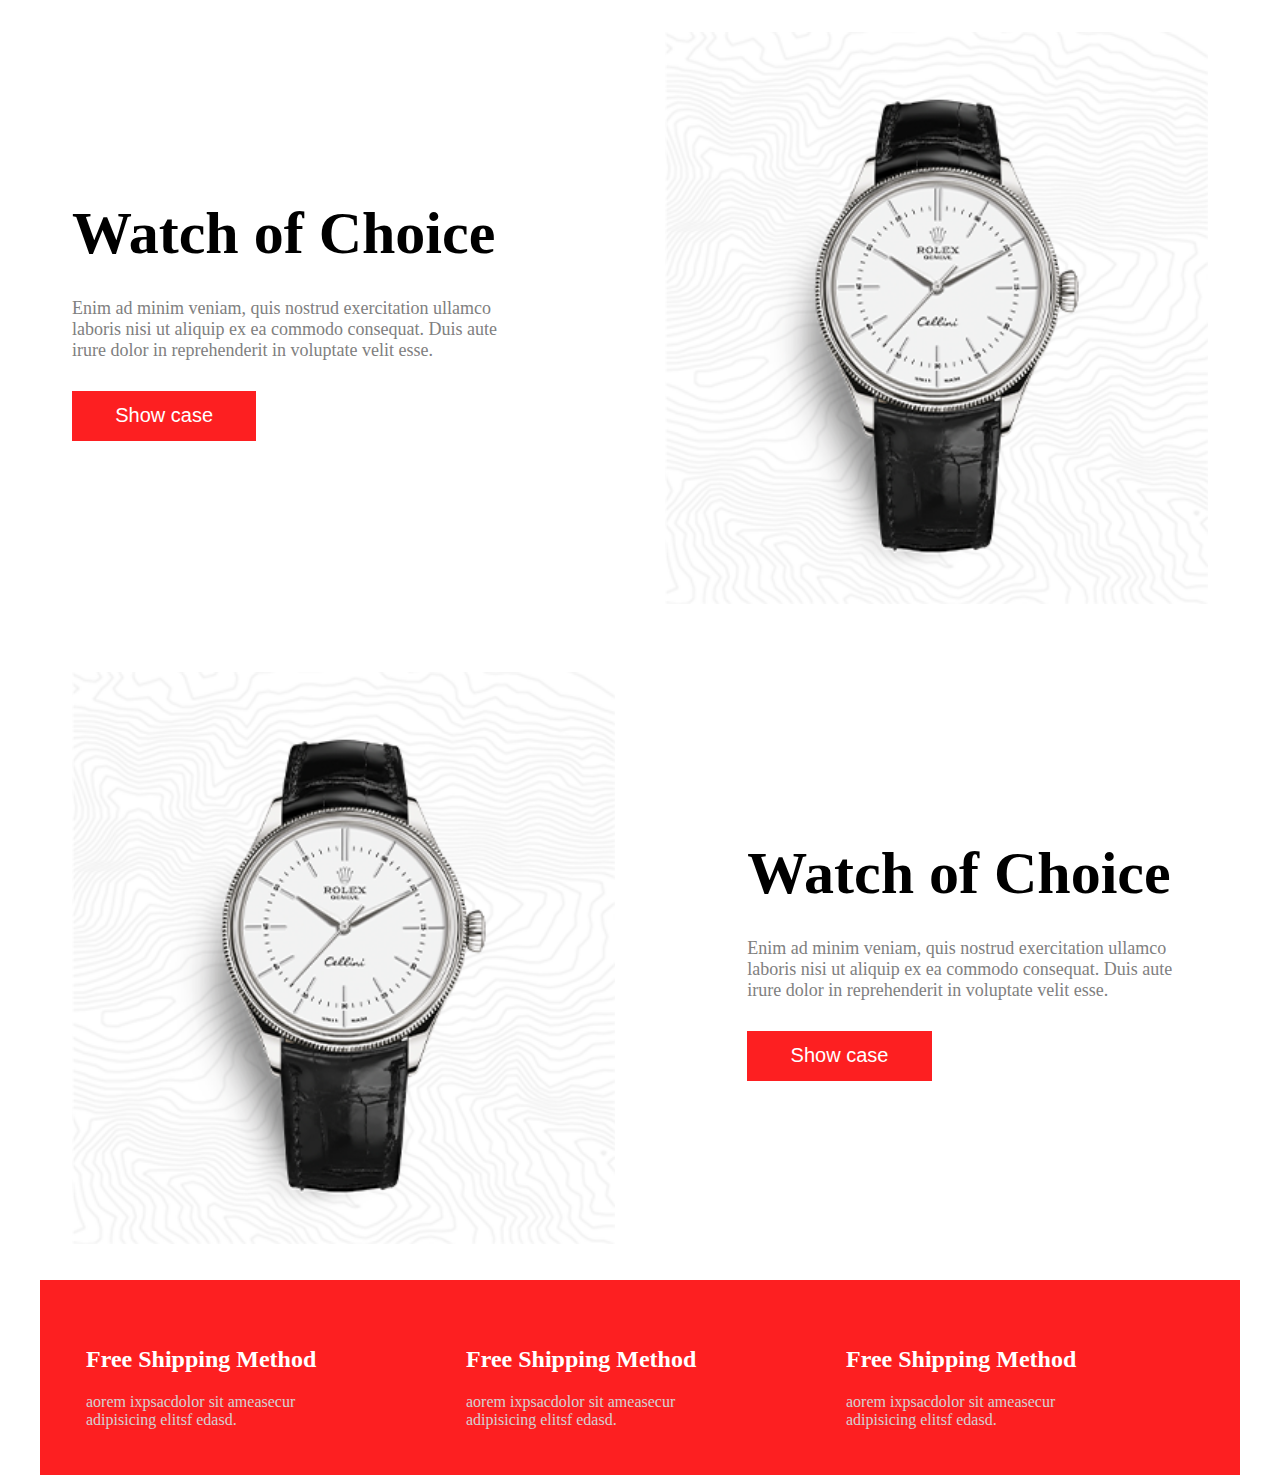
==== assets/html/header.html @ e0fe5e17 "commit" ====
<!DOCTYPE html>
<html lang="en">
<head>
    <meta charset="UTF-8">
    <meta name="viewport" content="width=device-width, initial-scale=1.0">
    <title>Document</title>
    <link rel="stylesheet" href="header.css">
    <link rel="stylesheet" href="https://cdnjs.cloudflare.com/ajax/libs/font-awesome/6.7.1/css/all.min.css" integrity="sha512-5Hs3dF2AEPkpNAR7UiOHba+lRSJNeM2ECkwxUIxC1Q/FLycGTbNapWXB4tP889k5T5Ju8fs4b1P5z/iB4nMfSQ==" crossorigin="anonymous" referrerpolicy="no-referrer" />
     <link rel="stylesheet" href="/assets/css/grid.css">
    <link rel="stylesheet" href="/assets/css/kanan.css">
</head>
<body>
    <!-- <section>
        <div class="">
           <div class="kanan-cards row">
                <div class="col-6">
                    <img src="/assets/images/gallery1.png">
                </div>
                <div class="col-6">
                    <img src="/assets/images/gallery2.png">
                    <div class="col-6">
                        <img src="/assets/images/gallery3.png">
                    </div>
                    <div class="col-6">
                        <img src="/assets/images/gallery4.png">
                    </div>
                </div>
           </div>
        </div>
    </section> -->
    <section>
        <div class="container">
            <div class=" Watch">
                <div class="col-12 ">
                    <div class=" all-class">    
                        <div class="col-6 par ">
                            <h1>Watch of Choice</h1>
                            <p>Enim ad minim veniam, quis nostrud exercitation ullamco laboris nisi ut aliquip ex ea commodo consequat. Duis aute irure dolor in reprehenderit in voluptate velit esse.</p>
                            <button>
                          <h3>Show case</h3>
                          <div class="overlay">
                          </div>
                          </button>
    
                        </div>
                        
                        <div class="col-6 w-image">
                            <img src="/assets/images/popular6.png" class="img-class">
                        </div>
                    </div>
                </div>
                <div class="col-12 all-class">
                    <div class="col-6">
                        <img src="/assets/images/popular6.png" class="img-class">
                    </div>
                    <div class="col-6 par">
                        <h1>Watch of Choice</h1>
                        <p>Enim ad minim veniam, quis nostrud exercitation ullamco laboris nisi ut aliquip ex ea commodo consequat. Duis aute irure dolor in reprehenderit in voluptate velit esse.</p>
                        <button>
                          <h3>Show case</h3>
                          <div class="overlay">
                          </div>
                        </button>

                    </div>
                </div>
            </div>
        </div>
    </section>
    <section>
        <div class="container">
            <div class="kanan-cards1 row">
                <div class="kanan-card1 col-4">
                    <i class="fa-solid fa-box"></i>
                    <h2>Free Shipping Method</h2>
                    <p>aorem ixpsacdolor sit ameasecur adipisicing elitsf edasd.</p>
                </div>
                <div class="kanan-card1 col-4">
                    <i class="fa-solid fa-lock"></i>
                    <h2>Free Shipping Method</h2>
                    <p>aorem ixpsacdolor sit ameasecur adipisicing elitsf edasd.</p>
                </div>
                <div class="kanan-card1 col-4">
                    <i class="fa-solid fa-clock-rotate-left"></i>
                    <h2>Free Shipping Method</h2>
                    <p>aorem ixpsacdolor sit ameasecur adipisicing elitsf edasd.</p>
                </div>
            </div>
        </div>
    </section>




</body>
</html>
---- assets/css/grid.css ----
/* .container {
  max-width: 1200px;
  margin: 0 auto;
} */
* {
    margin: 0;
    padding: 0;
    box-sizing: border-box;
  }
  .container {
    max-width: 1200px;
    margin: 0 auto;
  }
  
  .row {
    display: flex;
    flex-wrap: wrap;
  }
  
  .col-1 {
    width: calc(100% / 12 * 1);
    padding: 1rem;
  }
  .col-2 {
    width: calc(100% / 12 * 2);
    padding: 1rem;
  }
  .col-3 {
    width: calc(100% / 12 * 3);
    padding: 1rem;
  }
  .col-4 {
    width: calc(100% / 12 * 4);
    padding: 1rem;
  }
  .col-5 {
    width: calc(100% / 12 * 5);
    padding: 1rem;
  }
  .col-6 {
    width: calc(100% / 12 * 6);
    padding: 1rem;
  }
  .col-7 {
    width: calc(100% / 12 * 7);
    padding: 1rem;
  }
  .col-8 {
    width: calc(100% / 12 * 8);
    padding: 1rem;
  }
  .col-9 {
    width: calc(100% / 12 * 9);
    padding: 1rem;
  }
  .col-10 {
    width: calc(100% / 12 * 10);
    padding: 1rem;
  }
  .col-11 {
    width: calc(100% / 12 * 11);
    padding: 1rem;
  }
  .col-12 {
    width: calc(100% / 12 * 12);
    padding: 1rem;
  }
  
  .p-left-0 {
    padding-left: 0;
  }
  .p-right-0 {
    padding-right: 0;
  }
  
  @media only screen and (max-width: 1023px) {
    .col-md-1 {
      width: calc(100% / 12 * 1);
      padding: 1rem;
    }
    .col-md-2 {
      width: calc(100% / 12 * 2);
      padding: 1rem;
    }
    .col-md-3 {
      width: calc(100% / 12 * 3);
      padding: 1rem;
    }
    .col-md-4 {
      width: calc(100% / 12 * 4);
      padding: 1rem;
    }
    .col-md-5 {
      width: calc(100% / 12 * 5);
      padding: 1rem;
    }
    .col-md-6 {
      width: calc(100% / 12 * 6);
      padding: 1rem;
    }
    .col-md-7 {
      width: calc(100% / 12 * 7);
      padding: 1rem;
    }
    .col-md-8 {
      width: calc(100% / 12 * 8);
      padding: 1rem;
    }
    .col-md-9 {
      width: calc(100% / 12 * 9);
      padding: 1rem;
    }
    .col-md-10 {
      width: calc(100% / 12 * 10);
      padding: 1rem;
    }
    .col-md-11 {
      width: calc(100% / 12 * 11);
      padding: 1rem;
    }
    .col-md-12 {
      width: calc(100% / 12 * 12);
      padding: 1rem;
    }
  
    .p-md-left-0 {
      padding-left: 0;
    }
    .p-md-right-0 {
      padding-right: 0;
    }
  }
  @media only screen and (max-width: 767px) {
    .col-sm-1 {
      width: calc(100% / 12 * 1);
      padding: 1rem;
    }
    .col-sm-2 {
      width: calc(100% / 12 * 2);
      padding: 1rem;
    }
    .col-sm-3 {
      width: calc(100% / 12 * 3);
      padding: 1rem;
    }
    .col-sm-4 {
      width: calc(100% / 12 * 4);
      padding: 1rem;
    }
    .col-sm-5 {
      width: calc(100% / 12 * 5);
      padding: 1rem;
    }
    .col-sm-6 {
      width: calc(100% / 12 * 6);
      padding: 1rem;
    }
    .col-sm-7 {
      width: calc(100% / 12 * 7);
      padding: 1rem;
    }
    .col-sm-8 {
      width: calc(100% / 12 * 8);
      padding: 1rem;
    }
    .col-sm-9 {
      width: calc(100% / 12 * 9);
      padding: 1rem;
    }
    .col-sm-10 {
      width: calc(100% / 12 * 10);
      padding: 1rem;
    }
    .col-sm-11 {
      width: calc(100% / 12 * 11);
      padding: 1rem;
    }
    .col-sm-12 {
      width: calc(100% / 12 * 12);
      padding: 1rem;
    }
  
    .p-sm-left-0 {
      padding-left: 0;
    }
    .p-sm-right-0 {
      padding-right: 0;
    }
  }
---- assets/css/kanan.css ----
*{
    box-sizing: border-box;
}

img{
     width: 100%;
}

.kanan-img{
    display: flex;
    flex-direction: column;
    position: relative;
    gap: 10px;
}

.kanan-overlay{
    background-color: black;
    position: absolute;
    width: 100%;
    height: 100%;
    display: none;
    transition: 1s;
}

.ov-class{
    position: relative;
    
  
    
}
.ov-class:hover .kanan-overlay{
    display: block;
}

.par{
    width: 500px;
    display: flex;
    flex-direction: column;
    gap: 30px;
    
}

.par h1{
    font-size: 60px;
}
.par p{
    font-size: 18px;
    color: gray;
}
.par button{
    width: 40%;
    height: 50px;
    background-color: #fd1f21;
    border: none;
    color: white;
    display: flex;
    justify-content: center;
    align-items: center;
    cursor: pointer;
    position: relative;
}
.par h3{
    z-index: 1000;
    position: absolute;
    font-size: 20px;
    font-weight: 200;
}
.overlay{
    position: absolute;
    transition: 0.3s;
    width: 0%;
    height: 100%;
    top: 0;
    left: 0;
    background-color: #4c4c4c;
}

.par button:hover .overlay{
    width: 100%;
}


.img-class{
    width: 100%;
}

.all-class{
    display: flex;
    align-items: center;
    justify-content: center;
    gap: 100px;
    
}

.kanan-cards1{
    background-color: #fd1f21;
    padding: 30px;
}

.kanan-card1{
    display: flex;
    flex-direction: column;
    gap: 20px;
    color: white;
}

.kanan-card1 p{
    color: rgb(212, 209, 209);
    width: 250px;
}

.kanan-card1 i{
    font-size: 40px;
    color: white;
}


@media only screen and (max-width: 1023px) {
    .kanan-card1 p{
 
        width: 100px;   
    }

    
    .Watch .par{
        width: 200px;
    }
    .Watch .par h1{
        font-size: 30px;
    }
    .Watch .par p{
        font-size: 14px;
    }
    .Watch .par button h3{
        font-size: 12px;
    }

    .kanan-card1 i{
        font-size: 30px;
        color: white;
    }

    .kanan-card1 h2{
        font-size: 18px;
        color: white;
    }

    .kanan-card1 p{
        font-size: 12px;
    }


    .all-class{
        gap: 10px;
        
    }


  }
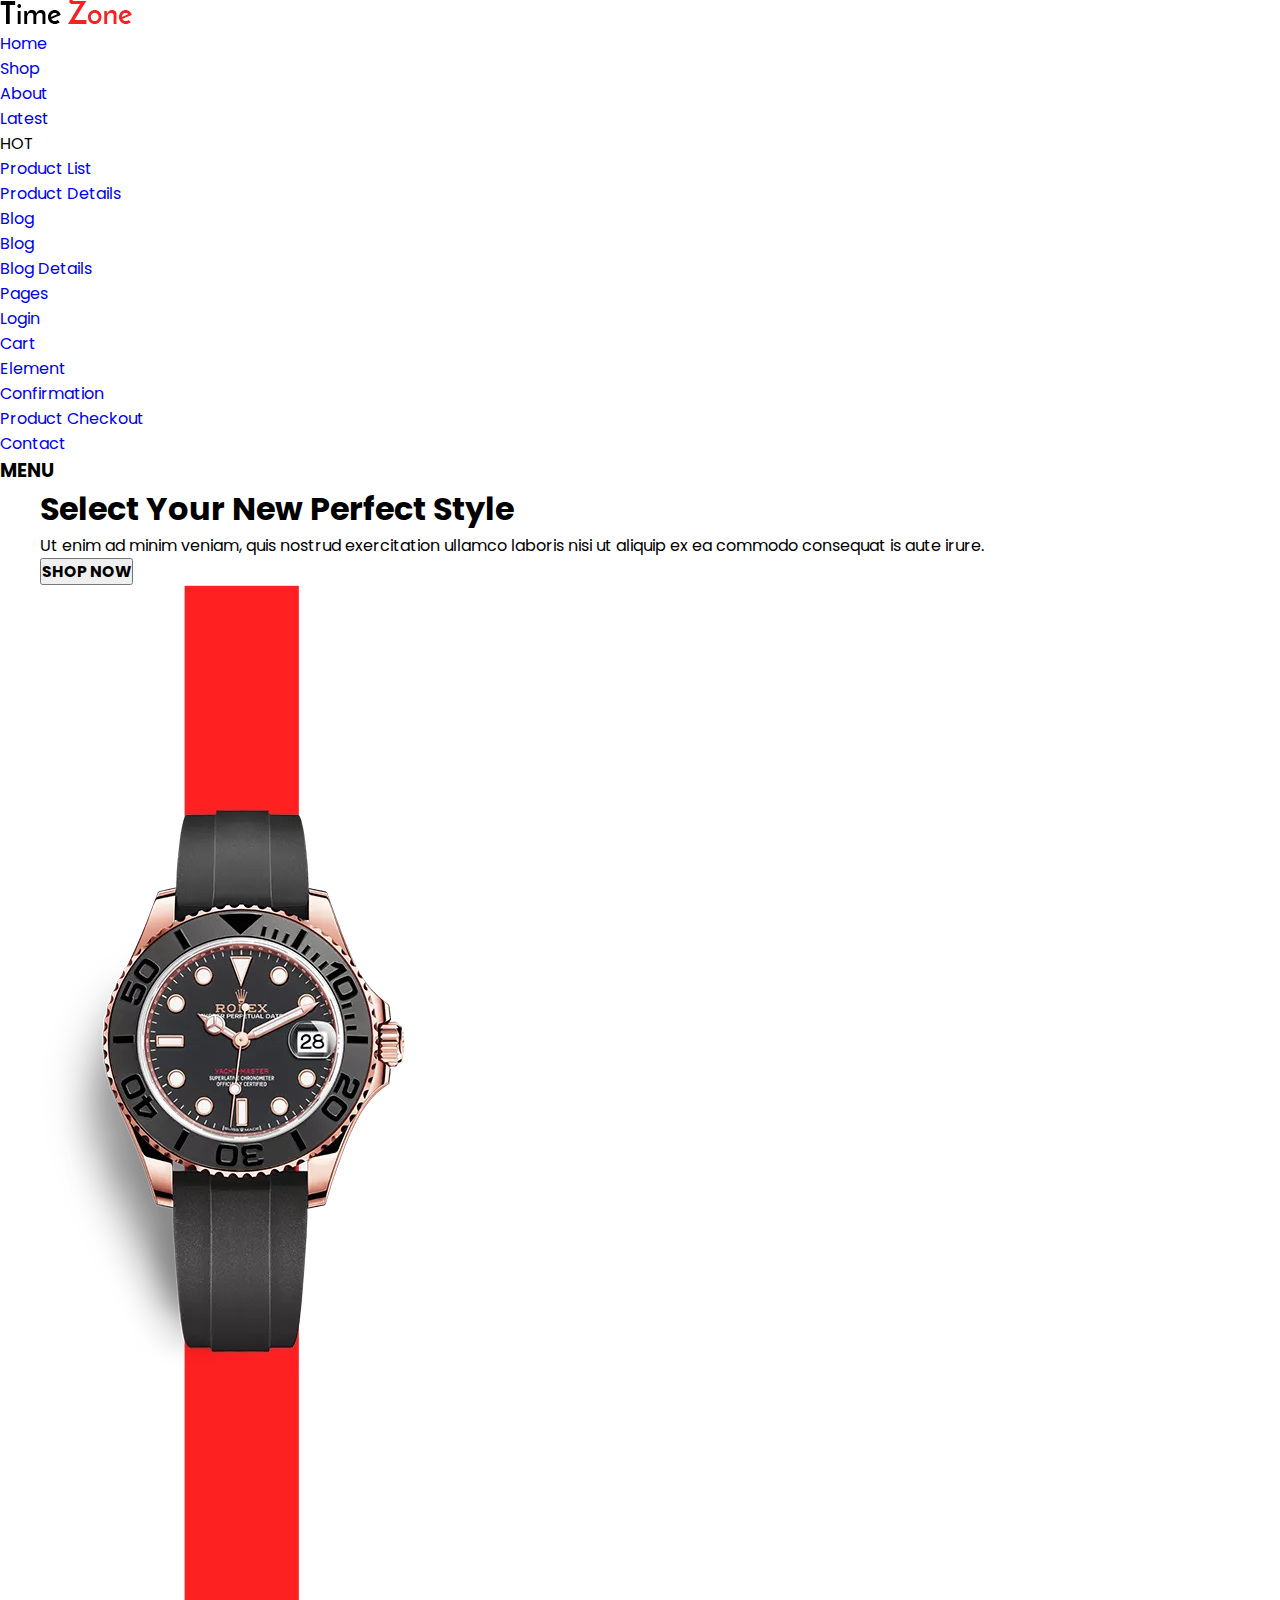
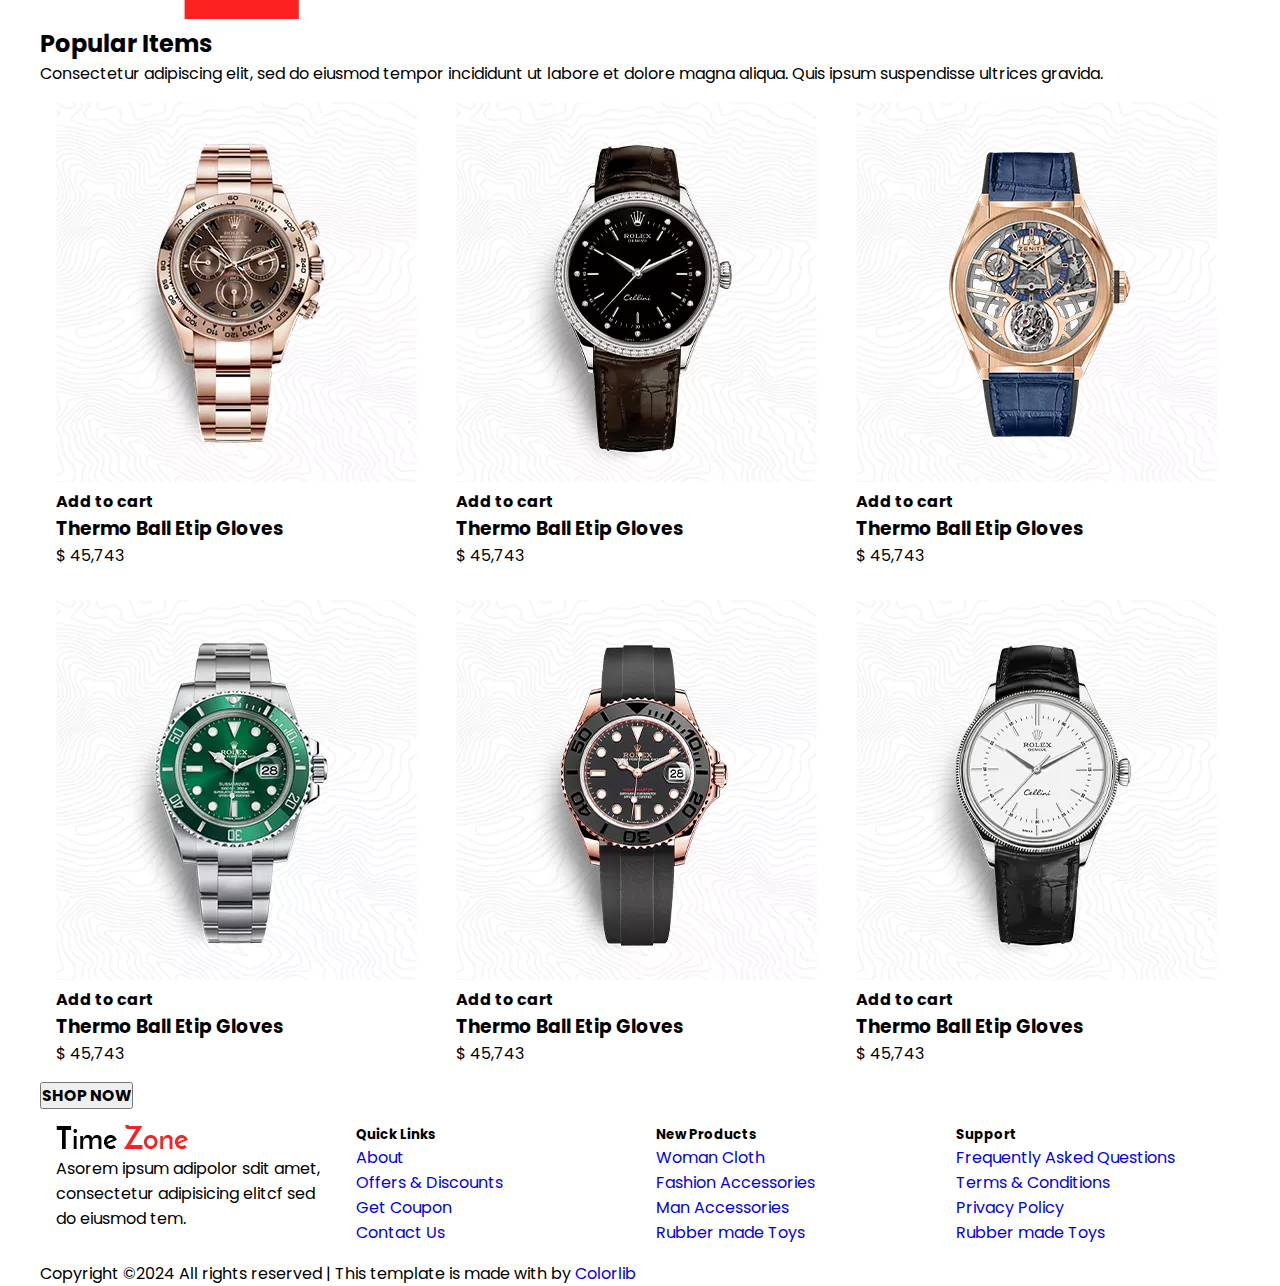
==== commit bac79699: "Merge branch 'zeyneb'" ====
--- a/assets/html/header.html
+++ b/assets/html/header.html
@@ -4,93 +4,255 @@
     <meta charset="UTF-8">
     <meta name="viewport" content="width=device-width, initial-scale=1.0">
     <title>Document</title>
-    <link rel="stylesheet" href="header.css">
-    <link rel="stylesheet" href="https://cdnjs.cloudflare.com/ajax/libs/font-awesome/6.7.1/css/all.min.css" integrity="sha512-5Hs3dF2AEPkpNAR7UiOHba+lRSJNeM2ECkwxUIxC1Q/FLycGTbNapWXB4tP889k5T5Ju8fs4b1P5z/iB4nMfSQ==" crossorigin="anonymous" referrerpolicy="no-referrer" />
-     <link rel="stylesheet" href="/assets/css/grid.css">
-    <link rel="stylesheet" href="/assets/css/kanan.css">
+    <link rel="stylesheet" href="../css/grid.css">
+    <link rel="stylesheet" href="../css/style.css">
+
 </head>
 <body>
-    <!-- <section>
-        <div class="">
-           <div class="kanan-cards row">
-                <div class="col-6">
-                    <img src="/assets/images/gallery1.png">
+
+    <nav>
+        <div class="logo">
+            <img src="../images/logo.png.webp" alt="">
+        </div>
+        
+        <ul>
+            <li><a href="#">Home</a></li>
+            <li><a href="#">Shop</a></li>
+            <li><a href="#">About</a></li>
+            <li class="latest"><a href="#">Latest</a>
+            <div class="hot">
+              <p>HOT</p>
+            </div>
+            <div class="under">
+              <i class="fa-solid fa-caret-up"></i>
+              <ul>
+                <li><a href="#">Product List</a></li>
+                <li><a href="#">Product Details</a></li>
+
+              </ul>
+            </div>
+            </li>
+            <li class="blog"><a href="#">Blog</a>
+              <div class="under">
+                <i class="fa-solid fa-caret-up"></i>
+                <ul>
+                  <li><a href="#">Blog</a></li>
+                  <li><a href="#">Blog Details</a></li>
+  
+                </ul>
+              </div></li>
+            <li class="pages"><a href="#">Pages</a>
+              <div class="under upages">
+                <i class="fa-solid fa-caret-up"></i>
+                <ul>
+                  <li><a href="#">Login</a></li>
+                  <li><a href="#">Cart</a></li>
+                  <li><a href="#">Element</a></li>
+                  <li><a href="#">Confirmation</a></li>
+                  <li><a href="#">Product Checkout</a></li>
+
+
+
+  
+                </ul>
+              </div></li>
+            <li><a href="#">Contact</a></li>
+
+            
+        </ul>
+
+        <div class="icons">
+            <i class="fa-solid fa-magnifying-glass"></i>
+            <i class="fa-regular fa-user"></i>
+            <i class="fa-solid fa-cart-shopping"></i>
+        </div>
+    </nav>
+
+    <div class="menu">
+      <div class="btn">
+        <h3>MENU <i class="fa-solid fa-bars"></i></h3>
+      </div>
+    </div>
+
+    
+    <section id="watch">
+        <div class="container row">
+            <div class="selectStyle">
+                <h1>Select Your New Perfect Style</h1>
+                <p>Ut enim ad minim veniam, quis nostrud exercitation ullamco laboris nisi ut aliquip ex ea commodo consequat is aute irure.</p>
+    
+                <button class="shopNow"><h3>SHOP NOW</h3>
+                    <div class="overRed"></div>
+                </button>
+            </div>
+    
+            <div class="watchPlace">
+                <img src="../images/watch.png.webp" alt="">
+            </div>
+        </div>
+    
+        </section>
+
+        <section id="popular">
+
+            <div class="container boxy">
+                <h2>Popular Items</h2>
+                <p>Consectetur adipiscing elit, sed do eiusmod tempor incididunt ut labore et dolore magna aliqua. Quis ipsum suspendisse ultrices gravida.</p>
+                <div class="row">
+                    <div class="col-4 col-md-6 col-sm-12">
+                        <div class="imge">
+                            <i class="fa-regular fa-heart"></i>
+                            <img src="../images/popular1.png.webp" alt="">
+                            <div class="overAdd">
+                                <h4>Add to cart</h4>
+                            </div>
+                        </div>
+                        <h3>Thermo Ball Etip Gloves</h3>
+                        <span>$ 45,743</span>
+
+                        
+                    </div>
+                    <div class="col-4 col-md-6 col-sm-12">
+                        <div class="imge">
+                            <i class="fa-regular fa-heart"></i>
+                            <img src="../images/popular2.png.webp" alt="">
+                            <div class="overAdd">
+                                <h4>Add to cart</h4>
+                            </div>
+                        </div>
+                        <h3>Thermo Ball Etip Gloves</h3>
+                        <span>$ 45,743</span>
+
+                        
+                    </div>
+                    <div class="col-4 col-md-6 col-sm-12">
+                        <div class="imge">
+                            <i class="fa-regular fa-heart"></i>
+                            <img src="../images/popular3.png.webp" alt="">
+                            <div class="overAdd">
+                                <h4>Add to cart</h4>
+                            </div>
+                        </div>
+                        <h3>Thermo Ball Etip Gloves</h3>
+                        <span>$ 45,743</span>
+
+                        
+                    </div>
+                    <div class="col-4 col-md-6 col-sm-12">
+                        <div class="imge">
+                            <i class="fa-regular fa-heart"></i>
+                            <img src="../images/popular4.png.webp" alt="">
+                            <div class="overAdd">
+                                <h4>Add to cart</h4>
+                            </div>
+                        </div>
+                        <h3>Thermo Ball Etip Gloves</h3>
+                        <span>$ 45,743</span>
+
+                        
+                    </div>
+                    <div class="col-4 col-md-6 col-sm-12">
+                        <div class="imge">
+                            <i class="fa-regular fa-heart"></i>
+                            <img src="../images/popular5.png.webp" alt="">
+                            <div class="overAdd">
+                                <h4>Add to cart</h4>
+                            </div>
+                        </div>
+                        <h3>Thermo Ball Etip Gloves</h3>
+                        <span>$ 45,743</span>
+
+                        
+                    </div>
+                    <div class="col-4 col-md-6 col-sm-12">
+                        <div class="imge">
+                            <i class="fa-regular fa-heart"></i>
+                            <img src="../images/popular6.png.webp" alt="">
+                            <div class="overAdd">
+                                <h4>Add to cart</h4>
+                            </div>
+                        </div>
+                        <h3>Thermo Ball Etip Gloves</h3>
+                        <span>$ 45,743</span>
+
+                        
+                    </div>
                 </div>
-                <div class="col-6">
-                    <img src="/assets/images/gallery2.png">
-                    <div class="col-6">
-                        <img src="/assets/images/gallery3.png">
-                    </div>
-                    <div class="col-6">
-                        <img src="/assets/images/gallery4.png">
-                    </div>
+
+                <button class="shopNow red"><h3>SHOP NOW</h3>
+                    <div class="overRed redy"></div>
+                </button>
+
+            </div>
+
+        </section>
+
+        <footer>
+            <div class="container">
+                <div class="row">
+                    <div class="col-3 col-sm-12">
+                        <div class="imagem">
+                            <img src="../images/logo.png.webp" alt="">
+                        </div>
+                        <p>Asorem ipsum adipolor sdit amet, consectetur adipisicing elitcf sed do eiusmod tem.</p>
+                    </div>
+                    <div class="col-3 col-sm-12">
+                        <h5>Quick Links</h5>
+                        <ul>
+                            <li><a href="#">About</a></li>
+                            <li><a href="#">Offers & Discounts</a></li>
+                            <li><a href="#">Get Coupon</a></li>
+                            <li><a href="#">Contact Us</a></li>
+
+                        </ul>
+
+                    </div>
+                    <div class="col-3 col-sm-12">
+                        <h5>New Products</h5>
+                        <ul>
+                            <li><a href="#">Woman Cloth</a></li>
+                            <li><a href="#">Fashion Accessories</a></li>
+                            <li><a href="#">Man Accessories</a></li>
+                            <li><a href="#">Rubber made Toys</a></li>
+
+                        </ul>
+
+                    </div>
+                    <div class="col-3 col-sm-12">
+                        <h5>Support</h5>
+                        <ul>
+                            <li><a href="#">Frequently Asked Questions
+                            </a></li>
+                            <li><a href="#">Terms & Conditions</a></li>
+                            <li><a href="#">Privacy Policy</a></li>
+                            <li><a href="#">Rubber made Toys</a></li>
+
+                        </ul>
+                    </div>
+
                 </div>
-           </div>
-        </div>
-    </section> -->
-    <section>
-        <div class="container">
-            <div class=" Watch">
-                <div class="col-12 ">
-                    <div class=" all-class">    
-                        <div class="col-6 par ">
-                            <h1>Watch of Choice</h1>
-                            <p>Enim ad minim veniam, quis nostrud exercitation ullamco laboris nisi ut aliquip ex ea commodo consequat. Duis aute irure dolor in reprehenderit in voluptate velit esse.</p>
-                            <button>
-                          <h3>Show case</h3>
-                          <div class="overlay">
-                          </div>
-                          </button>
-    
-                        </div>
-                        
-                        <div class="col-6 w-image">
-                            <img src="/assets/images/popular6.png" class="img-class">
-                        </div>
-                    </div>
+                <div class="row">
+                   
+                        <p>Copyright ©2024 All rights reserved | This template is made with <span> <i class="fa fa-heart"></i></span>by <a href="#">Colorlib</a></p>
+
+                   
+
+                    
+                        <div class="socials">
+                            <i class="fa-brands fa-twitter"></i>
+                            <i class="fa-brands fa-facebook-f"></i>
+                            <i class="fa-brands fa-behance"></i>
+                            <i class="fa-solid fa-globe"></i>
+                        </div>
+                    
                 </div>
-                <div class="col-12 all-class">
-                    <div class="col-6">
-                        <img src="/assets/images/popular6.png" class="img-class">
-                    </div>
-                    <div class="col-6 par">
-                        <h1>Watch of Choice</h1>
-                        <p>Enim ad minim veniam, quis nostrud exercitation ullamco laboris nisi ut aliquip ex ea commodo consequat. Duis aute irure dolor in reprehenderit in voluptate velit esse.</p>
-                        <button>
-                          <h3>Show case</h3>
-                          <div class="overlay">
-                          </div>
-                        </button>
-
-                    </div>
-                </div>
-            </div>
-        </div>
-    </section>
-    <section>
-        <div class="container">
-            <div class="kanan-cards1 row">
-                <div class="kanan-card1 col-4">
-                    <i class="fa-solid fa-box"></i>
-                    <h2>Free Shipping Method</h2>
-                    <p>aorem ixpsacdolor sit ameasecur adipisicing elitsf edasd.</p>
-                </div>
-                <div class="kanan-card1 col-4">
-                    <i class="fa-solid fa-lock"></i>
-                    <h2>Free Shipping Method</h2>
-                    <p>aorem ixpsacdolor sit ameasecur adipisicing elitsf edasd.</p>
-                </div>
-                <div class="kanan-card1 col-4">
-                    <i class="fa-solid fa-clock-rotate-left"></i>
-                    <h2>Free Shipping Method</h2>
-                    <p>aorem ixpsacdolor sit ameasecur adipisicing elitsf edasd.</p>
-                </div>
-            </div>
-        </div>
-    </section>
-
-
-
-
+            </div>
+        </footer>
+
+
+
+
+  
+    <script src="../js/header.js"></script>
 </body>
 </html>--- a/assets/css/grid.css
+++ b/assets/css/grid.css
@@ -186,4 +186,194 @@
     .p-sm-right-0 {
       padding-right: 0;
     }
+  }
+/* .container {
+  max-width: 1200px;
+  margin: 0 auto;
+} */
+* {
+    margin: 0;
+    padding: 0;
+    box-sizing: border-box;
+  }
+  .container {
+    max-width: 1200px;
+    margin: 0 auto;
+    
+  }
+  
+  .row {
+    display: flex;
+    flex-wrap: wrap;
+  }
+  
+  .col-1 {
+    width: calc(100% / 12 * 1);
+    padding: 1rem;
+  }
+  .col-2 {
+    width: calc(100% / 12 * 2);
+    padding: 1rem;
+  }
+  .col-3 {
+    width: calc(100% / 12 * 3);
+    padding: 1rem;
+  }
+  .col-4 {
+    width: calc(100% / 12 * 4);
+    padding: 1rem;
+  }
+  .col-5 {
+    width: calc(100% / 12 * 5);
+    padding: 1rem;
+  }
+  .col-6 {
+    width: calc(100% / 12 * 6);
+    padding: 1rem;
+  }
+  .col-7 {
+    width: calc(100% / 12 * 7);
+    padding: 1rem;
+  }
+  .col-8 {
+    width: calc(100% / 12 * 8);
+    padding: 1rem;
+  }
+  .col-9 {
+    width: calc(100% / 12 * 9);
+    padding: 1rem;
+  }
+  .col-10 {
+    width: calc(100% / 12 * 10);
+    padding: 1rem;
+  }
+  .col-11 {
+    width: calc(100% / 12 * 11);
+    padding: 1rem;
+  }
+  .col-12 {
+    width: calc(100% / 12 * 12);
+    padding: 1rem;
+  }
+  
+  .p-left-0 {
+    padding-left: 0;
+  }
+  .p-right-0 {
+    padding-right: 0;
+  }
+  
+  @media only screen and (max-width: 1023px) {
+    .col-md-1 {
+      width: calc(100% / 12 * 1);
+      padding: 1rem;
+    }
+    .col-md-2 {
+      width: calc(100% / 12 * 2);
+      padding: 1rem;
+    }
+    .col-md-3 {
+      width: calc(100% / 12 * 3);
+      padding: 1rem;
+    }
+    .col-md-4 {
+      width: calc(100% / 12 * 4);
+      padding: 1rem;
+    }
+    .col-md-5 {
+      width: calc(100% / 12 * 5);
+      padding: 1rem;
+    }
+    .col-md-6 {
+      width: calc(100% / 12 * 6);
+      padding: 1rem;
+    }
+    .col-md-7 {
+      width: calc(100% / 12 * 7);
+      padding: 1rem;
+    }
+    .col-md-8 {
+      width: calc(100% / 12 * 8);
+      padding: 1rem;
+    }
+    .col-md-9 {
+      width: calc(100% / 12 * 9);
+      padding: 1rem;
+    }
+    .col-md-10 {
+      width: calc(100% / 12 * 10);
+      padding: 1rem;
+    }
+    .col-md-11 {
+      width: calc(100% / 12 * 11);
+      padding: 1rem;
+    }
+    .col-md-12 {
+      width: calc(100% / 12 * 12);
+      padding: 1rem;
+    }
+  
+    .p-md-left-0 {
+      padding-left: 0;
+    }
+    .p-md-right-0 {
+      padding-right: 0;
+    }
+  }
+  @media only screen and (max-width: 767px) {
+    .col-sm-1 {
+      width: calc(100% / 12 * 1);
+      padding: 1rem;
+    }
+    .col-sm-2 {
+      width: calc(100% / 12 * 2);
+      padding: 1rem;
+    }
+    .col-sm-3 {
+      width: calc(100% / 12 * 3);
+      padding: 1rem;
+    }
+    .col-sm-4 {
+      width: calc(100% / 12 * 4);
+      padding: 1rem;
+    }
+    .col-sm-5 {
+      width: calc(100% / 12 * 5);
+      padding: 1rem;
+    }
+    .col-sm-6 {
+      width: calc(100% / 12 * 6);
+      padding: 1rem;
+    }
+    .col-sm-7 {
+      width: calc(100% / 12 * 7);
+      padding: 1rem;
+    }
+    .col-sm-8 {
+      width: calc(100% / 12 * 8);
+      padding: 1rem;
+    }
+    .col-sm-9 {
+      width: calc(100% / 12 * 9);
+      padding: 1rem;
+    }
+    .col-sm-10 {
+      width: calc(100% / 12 * 10);
+      padding: 1rem;
+    }
+    .col-sm-11 {
+      width: calc(100% / 12 * 11);
+      padding: 1rem;
+    }
+    .col-sm-12 {
+      width: calc(100% / 12 * 12);
+      padding: 1rem;
+    }
+  
+    .p-sm-left-0 {
+      padding-left: 0;
+    }
+    .p-sm-right-0 {
+      padding-right: 0;
+    }
   }--- a/assets/css/style.css
+++ b/assets/css/style.css
@@ -0,0 +1,11 @@
+@import url("https://fonts.googleapis.com/css2?family=Poppins:wght@300;400;500;600;700;800;900&display=swap");
+
+*{
+    margin: 0;
+    padding: 0;
+    box-sizing: border-box;
+    font-family: "Poppins", sans-serif;
+    text-decoration: none;
+    list-style: none;
+}
+
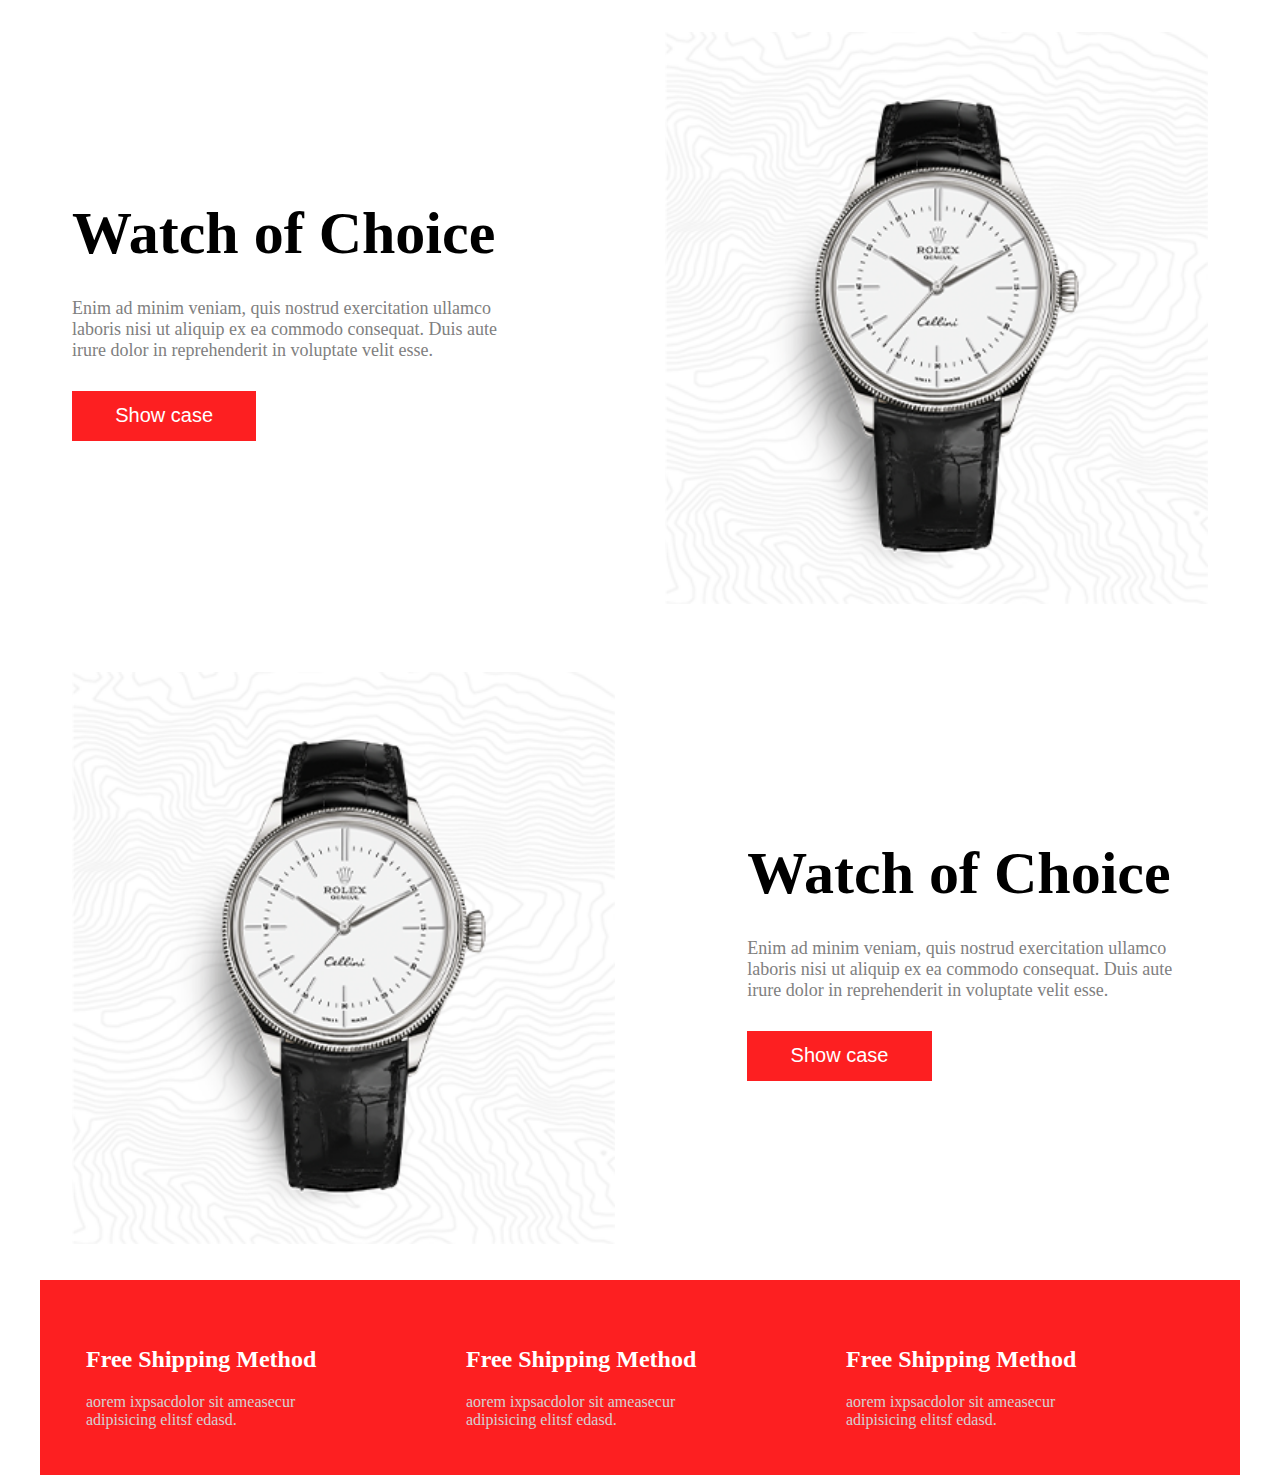
==== commit f6c36f33: "commit" ====
--- a/assets/html/header.html
+++ b/assets/html/header.html
@@ -4,255 +4,75 @@
     <meta charset="UTF-8">
     <meta name="viewport" content="width=device-width, initial-scale=1.0">
     <title>Document</title>
-    <link rel="stylesheet" href="../css/grid.css">
-    <link rel="stylesheet" href="../css/style.css">
-
+    <link rel="stylesheet" href="header.css">
+    <link rel="stylesheet" href="https://cdnjs.cloudflare.com/ajax/libs/font-awesome/6.7.1/css/all.min.css" integrity="sha512-5Hs3dF2AEPkpNAR7UiOHba+lRSJNeM2ECkwxUIxC1Q/FLycGTbNapWXB4tP889k5T5Ju8fs4b1P5z/iB4nMfSQ==" crossorigin="anonymous" referrerpolicy="no-referrer" />
+     <link rel="stylesheet" href="/assets/css/grid.css">
+    <link rel="stylesheet" href="/assets/css/kanan.css">
 </head>
 <body>
+    <section>
+        <div class="container">
+            <div class=" Watch">
+                <div class="col-12 ">
+                    <div class=" all-class">    
+                        <div class="col-6 par ">
+                            <h1>Watch of Choice</h1>
+                            <p>Enim ad minim veniam, quis nostrud exercitation ullamco laboris nisi ut aliquip ex ea commodo consequat. Duis aute irure dolor in reprehenderit in voluptate velit esse.</p>
+                            <button>
+                          <h3>Show case</h3>
+                          <div class="overlay">
+                          </div>
+                          </button>
+    
+                        </div>
+                        
+                        <div class="col-6 w-image">
+                            <img src="/assets/images/popular6.png" class="img-class">
+                        </div>
+                    </div>
+                </div>
+                <div class="col-12 all-class">
+                    <div class="col-6">
+                        <img src="/assets/images/popular6.png" class="img-class">
+                    </div>
+                    <div class="col-6 par">
+                        <h1>Watch of Choice</h1>
+                        <p>Enim ad minim veniam, quis nostrud exercitation ullamco laboris nisi ut aliquip ex ea commodo consequat. Duis aute irure dolor in reprehenderit in voluptate velit esse.</p>
+                        <button>
+                          <h3>Show case</h3>
+                          <div class="overlay">
+                          </div>
+                        </button>
 
-    <nav>
-        <div class="logo">
-            <img src="../images/logo.png.webp" alt="">
-        </div>
-        
-        <ul>
-            <li><a href="#">Home</a></li>
-            <li><a href="#">Shop</a></li>
-            <li><a href="#">About</a></li>
-            <li class="latest"><a href="#">Latest</a>
-            <div class="hot">
-              <p>HOT</p>
-            </div>
-            <div class="under">
-              <i class="fa-solid fa-caret-up"></i>
-              <ul>
-                <li><a href="#">Product List</a></li>
-                <li><a href="#">Product Details</a></li>
-
-              </ul>
-            </div>
-            </li>
-            <li class="blog"><a href="#">Blog</a>
-              <div class="under">
-                <i class="fa-solid fa-caret-up"></i>
-                <ul>
-                  <li><a href="#">Blog</a></li>
-                  <li><a href="#">Blog Details</a></li>
-  
-                </ul>
-              </div></li>
-            <li class="pages"><a href="#">Pages</a>
-              <div class="under upages">
-                <i class="fa-solid fa-caret-up"></i>
-                <ul>
-                  <li><a href="#">Login</a></li>
-                  <li><a href="#">Cart</a></li>
-                  <li><a href="#">Element</a></li>
-                  <li><a href="#">Confirmation</a></li>
-                  <li><a href="#">Product Checkout</a></li>
-
-
-
-  
-                </ul>
-              </div></li>
-            <li><a href="#">Contact</a></li>
-
-            
-        </ul>
-
-        <div class="icons">
-            <i class="fa-solid fa-magnifying-glass"></i>
-            <i class="fa-regular fa-user"></i>
-            <i class="fa-solid fa-cart-shopping"></i>
-        </div>
-    </nav>
-
-    <div class="menu">
-      <div class="btn">
-        <h3>MENU <i class="fa-solid fa-bars"></i></h3>
-      </div>
-    </div>
-
-    
-    <section id="watch">
-        <div class="container row">
-            <div class="selectStyle">
-                <h1>Select Your New Perfect Style</h1>
-                <p>Ut enim ad minim veniam, quis nostrud exercitation ullamco laboris nisi ut aliquip ex ea commodo consequat is aute irure.</p>
-    
-                <button class="shopNow"><h3>SHOP NOW</h3>
-                    <div class="overRed"></div>
-                </button>
-            </div>
-    
-            <div class="watchPlace">
-                <img src="../images/watch.png.webp" alt="">
+                    </div>
+                </div>
             </div>
         </div>
-    
-        </section>
-
-        <section id="popular">
-
-            <div class="container boxy">
-                <h2>Popular Items</h2>
-                <p>Consectetur adipiscing elit, sed do eiusmod tempor incididunt ut labore et dolore magna aliqua. Quis ipsum suspendisse ultrices gravida.</p>
-                <div class="row">
-                    <div class="col-4 col-md-6 col-sm-12">
-                        <div class="imge">
-                            <i class="fa-regular fa-heart"></i>
-                            <img src="../images/popular1.png.webp" alt="">
-                            <div class="overAdd">
-                                <h4>Add to cart</h4>
-                            </div>
-                        </div>
-                        <h3>Thermo Ball Etip Gloves</h3>
-                        <span>$ 45,743</span>
-
-                        
-                    </div>
-                    <div class="col-4 col-md-6 col-sm-12">
-                        <div class="imge">
-                            <i class="fa-regular fa-heart"></i>
-                            <img src="../images/popular2.png.webp" alt="">
-                            <div class="overAdd">
-                                <h4>Add to cart</h4>
-                            </div>
-                        </div>
-                        <h3>Thermo Ball Etip Gloves</h3>
-                        <span>$ 45,743</span>
-
-                        
-                    </div>
-                    <div class="col-4 col-md-6 col-sm-12">
-                        <div class="imge">
-                            <i class="fa-regular fa-heart"></i>
-                            <img src="../images/popular3.png.webp" alt="">
-                            <div class="overAdd">
-                                <h4>Add to cart</h4>
-                            </div>
-                        </div>
-                        <h3>Thermo Ball Etip Gloves</h3>
-                        <span>$ 45,743</span>
-
-                        
-                    </div>
-                    <div class="col-4 col-md-6 col-sm-12">
-                        <div class="imge">
-                            <i class="fa-regular fa-heart"></i>
-                            <img src="../images/popular4.png.webp" alt="">
-                            <div class="overAdd">
-                                <h4>Add to cart</h4>
-                            </div>
-                        </div>
-                        <h3>Thermo Ball Etip Gloves</h3>
-                        <span>$ 45,743</span>
-
-                        
-                    </div>
-                    <div class="col-4 col-md-6 col-sm-12">
-                        <div class="imge">
-                            <i class="fa-regular fa-heart"></i>
-                            <img src="../images/popular5.png.webp" alt="">
-                            <div class="overAdd">
-                                <h4>Add to cart</h4>
-                            </div>
-                        </div>
-                        <h3>Thermo Ball Etip Gloves</h3>
-                        <span>$ 45,743</span>
-
-                        
-                    </div>
-                    <div class="col-4 col-md-6 col-sm-12">
-                        <div class="imge">
-                            <i class="fa-regular fa-heart"></i>
-                            <img src="../images/popular6.png.webp" alt="">
-                            <div class="overAdd">
-                                <h4>Add to cart</h4>
-                            </div>
-                        </div>
-                        <h3>Thermo Ball Etip Gloves</h3>
-                        <span>$ 45,743</span>
-
-                        
-                    </div>
+    </section>
+    <section>
+        <div class="container">
+            <div class="kanan-cards1 row">
+                <div class="kanan-card1 col-4">
+                    <i class="fa-solid fa-box"></i>
+                    <h2>Free Shipping Method</h2>
+                    <p>aorem ixpsacdolor sit ameasecur adipisicing elitsf edasd.</p>
                 </div>
-
-                <button class="shopNow red"><h3>SHOP NOW</h3>
-                    <div class="overRed redy"></div>
-                </button>
-
-            </div>
-
-        </section>
-
-        <footer>
-            <div class="container">
-                <div class="row">
-                    <div class="col-3 col-sm-12">
-                        <div class="imagem">
-                            <img src="../images/logo.png.webp" alt="">
-                        </div>
-                        <p>Asorem ipsum adipolor sdit amet, consectetur adipisicing elitcf sed do eiusmod tem.</p>
-                    </div>
-                    <div class="col-3 col-sm-12">
-                        <h5>Quick Links</h5>
-                        <ul>
-                            <li><a href="#">About</a></li>
-                            <li><a href="#">Offers & Discounts</a></li>
-                            <li><a href="#">Get Coupon</a></li>
-                            <li><a href="#">Contact Us</a></li>
-
-                        </ul>
-
-                    </div>
-                    <div class="col-3 col-sm-12">
-                        <h5>New Products</h5>
-                        <ul>
-                            <li><a href="#">Woman Cloth</a></li>
-                            <li><a href="#">Fashion Accessories</a></li>
-                            <li><a href="#">Man Accessories</a></li>
-                            <li><a href="#">Rubber made Toys</a></li>
-
-                        </ul>
-
-                    </div>
-                    <div class="col-3 col-sm-12">
-                        <h5>Support</h5>
-                        <ul>
-                            <li><a href="#">Frequently Asked Questions
-                            </a></li>
-                            <li><a href="#">Terms & Conditions</a></li>
-                            <li><a href="#">Privacy Policy</a></li>
-                            <li><a href="#">Rubber made Toys</a></li>
-
-                        </ul>
-                    </div>
-
+                <div class="kanan-card1 col-4">
+                    <i class="fa-solid fa-lock"></i>
+                    <h2>Free Shipping Method</h2>
+                    <p>aorem ixpsacdolor sit ameasecur adipisicing elitsf edasd.</p>
                 </div>
-                <div class="row">
-                   
-                        <p>Copyright ©2024 All rights reserved | This template is made with <span> <i class="fa fa-heart"></i></span>by <a href="#">Colorlib</a></p>
-
-                   
-
-                    
-                        <div class="socials">
-                            <i class="fa-brands fa-twitter"></i>
-                            <i class="fa-brands fa-facebook-f"></i>
-                            <i class="fa-brands fa-behance"></i>
-                            <i class="fa-solid fa-globe"></i>
-                        </div>
-                    
+                <div class="kanan-card1 col-4">
+                    <i class="fa-solid fa-clock-rotate-left"></i>
+                    <h2>Free Shipping Method</h2>
+                    <p>aorem ixpsacdolor sit ameasecur adipisicing elitsf edasd.</p>
                 </div>
             </div>
-        </footer>
+        </div>
+    </section>
 
 
 
 
-  
-    <script src="../js/header.js"></script>
 </body>
 </html>--- a/assets/css/kanan.css
+++ b/assets/css/kanan.css
@@ -0,0 +1,159 @@
+*{
+    box-sizing: border-box;
+}
+
+img{
+     width: 100%;
+}
+
+.kanan-img{
+    display: flex;
+    flex-direction: column;
+    position: relative;
+    gap: 10px;
+}
+
+.kanan-overlay{
+    background-color: black;
+    position: absolute;
+    width: 100%;
+    height: 100%;
+    display: none;
+    transition: 1s;
+}
+
+.ov-class{
+    position: relative;
+    
+  
+    
+}
+.ov-class:hover .kanan-overlay{
+    display: block;
+}
+
+.par{
+    width: 500px;
+    display: flex;
+    flex-direction: column;
+    gap: 30px;
+    
+}
+
+.par h1{
+    font-size: 60px;
+}
+.par p{
+    font-size: 18px;
+    color: gray;
+}
+.par button{
+    width: 40%;
+    height: 50px;
+    background-color: #fd1f21;
+    border: none;
+    color: white;
+    display: flex;
+    justify-content: center;
+    align-items: center;
+    cursor: pointer;
+    position: relative;
+}
+.par h3{
+    z-index: 1000;
+    position: absolute;
+    font-size: 20px;
+    font-weight: 200;
+}
+.overlay{
+    position: absolute;
+    transition: 0.3s;
+    width: 0%;
+    height: 100%;
+    top: 0;
+    left: 0;
+    background-color: #4c4c4c;
+}
+
+.par button:hover .overlay{
+    width: 100%;
+}
+
+
+.img-class{
+    width: 100%;
+}
+
+.all-class{
+    display: flex;
+    align-items: center;
+    justify-content: center;
+    gap: 100px;
+    
+}
+
+.kanan-cards1{
+    background-color: #fd1f21;
+    padding: 30px;
+}
+
+.kanan-card1{
+    display: flex;
+    flex-direction: column;
+    gap: 20px;
+    color: white;
+}
+
+.kanan-card1 p{
+    color: rgb(212, 209, 209);
+    width: 250px;
+}
+
+.kanan-card1 i{
+    font-size: 40px;
+    color: white;
+}
+
+
+@media only screen and (max-width: 1023px) {
+    .kanan-card1 p{
+ 
+        width: 100px;   
+    }
+
+    
+    .Watch .par{
+        width: 200px;
+    }
+    .Watch .par h1{
+        font-size: 30px;
+    }
+    .Watch .par p{
+        font-size: 14px;
+    }
+    .Watch .par button h3{
+        font-size: 12px;
+    }
+
+    .kanan-card1 i{
+        font-size: 30px;
+        color: white;
+    }
+
+    .kanan-card1 h2{
+        font-size: 18px;
+        color: white;
+    }
+
+    .kanan-card1 p{
+        font-size: 12px;
+    }
+
+
+    .all-class{
+        gap: 10px;
+        
+    }
+
+
+  }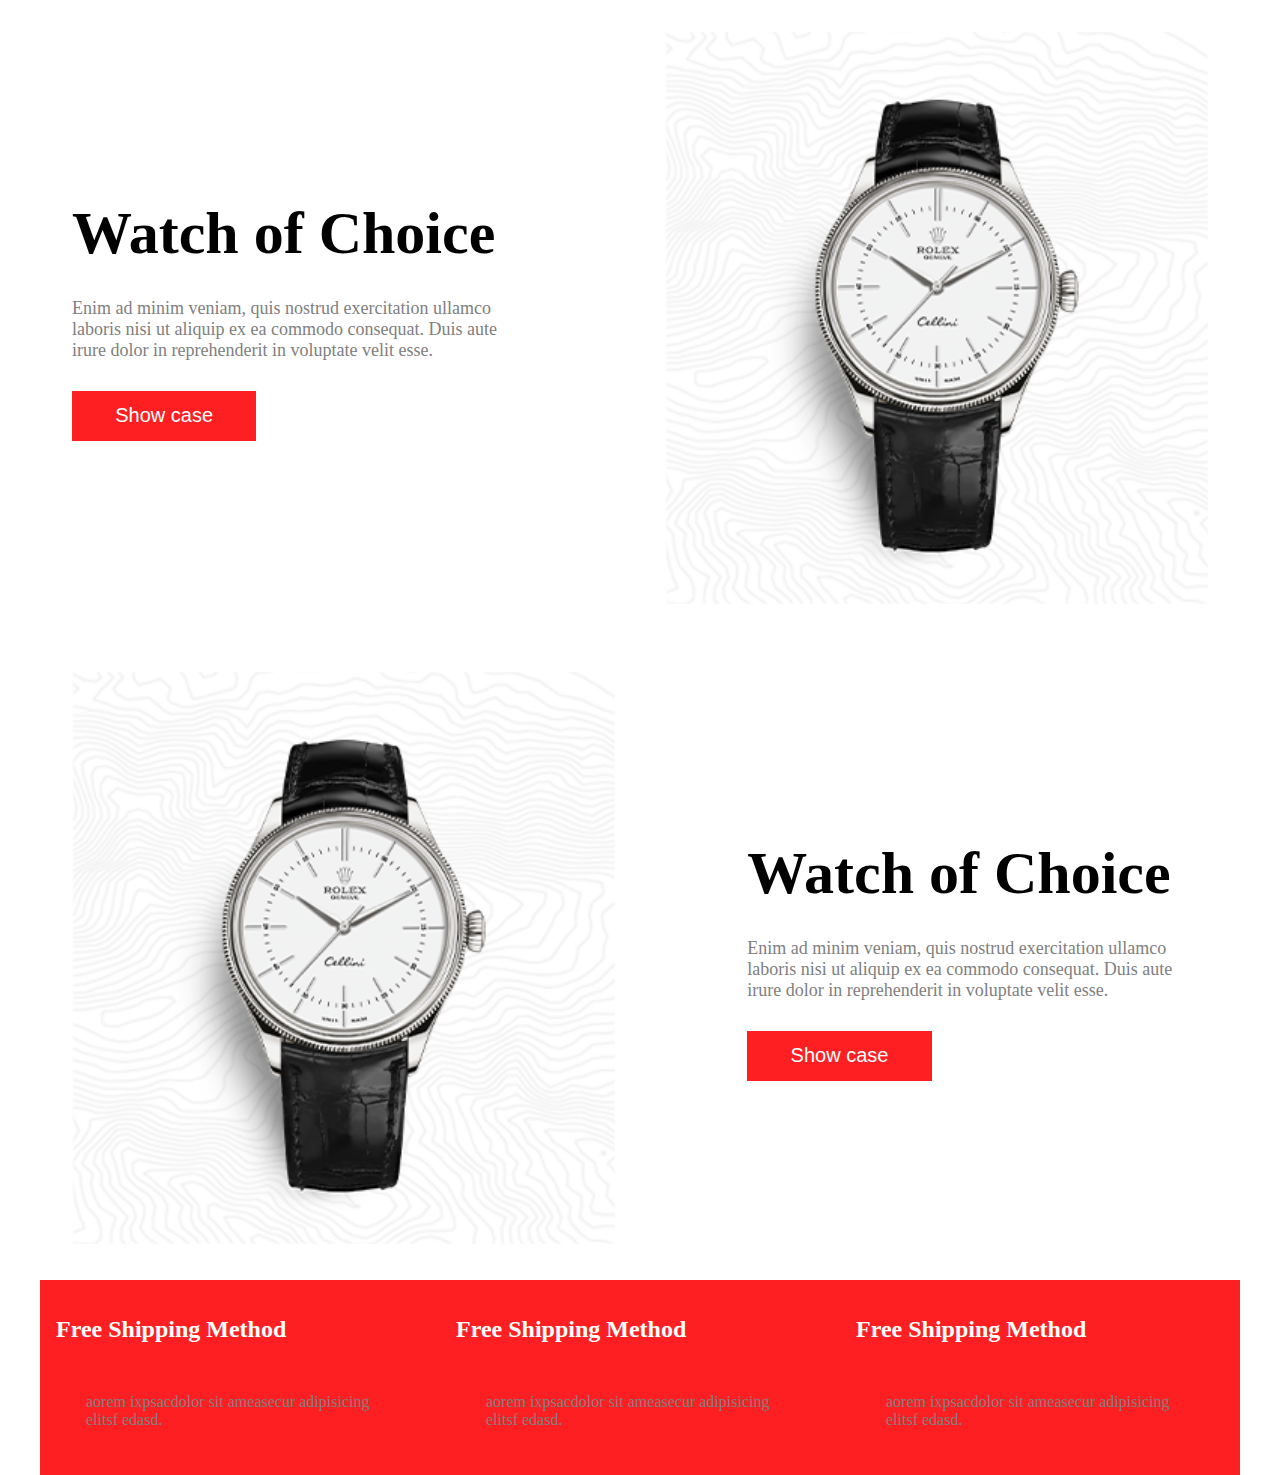
==== commit 8eb2d021: "Merge branch 'kanan'" ====
--- a/assets/html/header.html
+++ b/assets/html/header.html
@@ -4,35 +4,52 @@
     <meta charset="UTF-8">
     <meta name="viewport" content="width=device-width, initial-scale=1.0">
     <title>Document</title>
-    <link rel="stylesheet" href="header.css">
+    <!-- <link rel="stylesheet" href="header.css"> -->
     <link rel="stylesheet" href="https://cdnjs.cloudflare.com/ajax/libs/font-awesome/6.7.1/css/all.min.css" integrity="sha512-5Hs3dF2AEPkpNAR7UiOHba+lRSJNeM2ECkwxUIxC1Q/FLycGTbNapWXB4tP889k5T5Ju8fs4b1P5z/iB4nMfSQ==" crossorigin="anonymous" referrerpolicy="no-referrer" />
      <link rel="stylesheet" href="/assets/css/grid.css">
     <link rel="stylesheet" href="/assets/css/kanan.css">
 </head>
 <body>
+    <!-- <section>
+        <div class="">
+           <div class="kanan-cards row">
+                <div class="col-6">
+                    <img src="/assets/images/gallery1.png">
+                </div>
+                <div class="col-6">
+                    <img src="/assets/images/gallery2.png">
+                    <div class="col-6">
+                        <img src="/assets/images/gallery3.png">
+                    </div>
+                    <div class="col-6">
+                        <img src="/assets/images/gallery4.png">
+                    </div>
+                </div>
+           </div>
+        </div>
+    </section> -->
     <section>
         <div class="container">
-            <div class=" Watch">
-                <div class="col-12 ">
-                    <div class=" all-class">    
-                        <div class="col-6 par ">
-                            <h1>Watch of Choice</h1>
-                            <p>Enim ad minim veniam, quis nostrud exercitation ullamco laboris nisi ut aliquip ex ea commodo consequat. Duis aute irure dolor in reprehenderit in voluptate velit esse.</p>
-                            <button>
+            <div class="kanan-cards Watch">
+                <div class="col-12 all-class">
+                    <div class="col-6 par">
+                        <h1>Watch of Choice</h1>
+                        <p>Enim ad minim veniam, quis nostrud exercitation ullamco laboris nisi ut aliquip ex ea commodo consequat. Duis aute irure dolor in reprehenderit in voluptate velit esse.</p>
+                        <button>
                           <h3>Show case</h3>
                           <div class="overlay">
+
                           </div>
-                          </button>
-    
-                        </div>
-                        
-                        <div class="col-6 w-image">
-                            <img src="/assets/images/popular6.png" class="img-class">
-                        </div>
+                        </button>
+
+                    </div>
+                    
+                    <div class="col-6">
+                        <img src="/assets/images/popular6.png" class="img-class">
                     </div>
                 </div>
                 <div class="col-12 all-class">
-                    <div class="col-6">
+                                        <div class="col-6">
                         <img src="/assets/images/popular6.png" class="img-class">
                     </div>
                     <div class="col-6 par">
@@ -41,6 +58,7 @@
                         <button>
                           <h3>Show case</h3>
                           <div class="overlay">
+                            
                           </div>
                         </button>
 
@@ -58,12 +76,12 @@
                     <p>aorem ixpsacdolor sit ameasecur adipisicing elitsf edasd.</p>
                 </div>
                 <div class="kanan-card1 col-4">
-                    <i class="fa-solid fa-lock"></i>
+                    <i class="fa-solid fa-box"></i>
                     <h2>Free Shipping Method</h2>
                     <p>aorem ixpsacdolor sit ameasecur adipisicing elitsf edasd.</p>
                 </div>
                 <div class="kanan-card1 col-4">
-                    <i class="fa-solid fa-clock-rotate-left"></i>
+                    <i class="fa-solid fa-box"></i>
                     <h2>Free Shipping Method</h2>
                     <p>aorem ixpsacdolor sit ameasecur adipisicing elitsf edasd.</p>
                 </div>
@@ -74,5 +92,6 @@
 
 
 
+
 </body>
 </html>--- a/assets/css/grid.css
+++ b/assets/css/grid.css
@@ -376,4 +376,193 @@
     .p-sm-right-0 {
       padding-right: 0;
     }
+  }
+/* .container {
+  max-width: 1200px;
+  margin: 0 auto;
+} */
+* {
+    margin: 0;
+    padding: 0;
+    box-sizing: border-box;
+  }
+  .container {
+    max-width: 1200px;
+    margin: 0 auto;
+  }
+  
+  .row {
+    display: flex;
+    flex-wrap: wrap;
+  }
+  
+  .col-1 {
+    width: calc(100% / 12 * 1);
+    padding: 1rem;
+  }
+  .col-2 {
+    width: calc(100% / 12 * 2);
+    padding: 1rem;
+  }
+  .col-3 {
+    width: calc(100% / 12 * 3);
+    padding: 1rem;
+  }
+  .col-4 {
+    width: calc(100% / 12 * 4);
+    padding: 1rem;
+  }
+  .col-5 {
+    width: calc(100% / 12 * 5);
+    padding: 1rem;
+  }
+  .col-6 {
+    width: calc(100% / 12 * 6);
+    padding: 1rem;
+  }
+  .col-7 {
+    width: calc(100% / 12 * 7);
+    padding: 1rem;
+  }
+  .col-8 {
+    width: calc(100% / 12 * 8);
+    padding: 1rem;
+  }
+  .col-9 {
+    width: calc(100% / 12 * 9);
+    padding: 1rem;
+  }
+  .col-10 {
+    width: calc(100% / 12 * 10);
+    padding: 1rem;
+  }
+  .col-11 {
+    width: calc(100% / 12 * 11);
+    padding: 1rem;
+  }
+  .col-12 {
+    width: calc(100% / 12 * 12);
+    padding: 1rem;
+  }
+  
+  .p-left-0 {
+    padding-left: 0;
+  }
+  .p-right-0 {
+    padding-right: 0;
+  }
+  
+  @media only screen and (max-width: 1023px) {
+    .col-md-1 {
+      width: calc(100% / 12 * 1);
+      padding: 1rem;
+    }
+    .col-md-2 {
+      width: calc(100% / 12 * 2);
+      padding: 1rem;
+    }
+    .col-md-3 {
+      width: calc(100% / 12 * 3);
+      padding: 1rem;
+    }
+    .col-md-4 {
+      width: calc(100% / 12 * 4);
+      padding: 1rem;
+    }
+    .col-md-5 {
+      width: calc(100% / 12 * 5);
+      padding: 1rem;
+    }
+    .col-md-6 {
+      width: calc(100% / 12 * 6);
+      padding: 1rem;
+    }
+    .col-md-7 {
+      width: calc(100% / 12 * 7);
+      padding: 1rem;
+    }
+    .col-md-8 {
+      width: calc(100% / 12 * 8);
+      padding: 1rem;
+    }
+    .col-md-9 {
+      width: calc(100% / 12 * 9);
+      padding: 1rem;
+    }
+    .col-md-10 {
+      width: calc(100% / 12 * 10);
+      padding: 1rem;
+    }
+    .col-md-11 {
+      width: calc(100% / 12 * 11);
+      padding: 1rem;
+    }
+    .col-md-12 {
+      width: calc(100% / 12 * 12);
+      padding: 1rem;
+    }
+  
+    .p-md-left-0 {
+      padding-left: 0;
+    }
+    .p-md-right-0 {
+      padding-right: 0;
+    }
+  }
+  @media only screen and (max-width: 767px) {
+    .col-sm-1 {
+      width: calc(100% / 12 * 1);
+      padding: 1rem;
+    }
+    .col-sm-2 {
+      width: calc(100% / 12 * 2);
+      padding: 1rem;
+    }
+    .col-sm-3 {
+      width: calc(100% / 12 * 3);
+      padding: 1rem;
+    }
+    .col-sm-4 {
+      width: calc(100% / 12 * 4);
+      padding: 1rem;
+    }
+    .col-sm-5 {
+      width: calc(100% / 12 * 5);
+      padding: 1rem;
+    }
+    .col-sm-6 {
+      width: calc(100% / 12 * 6);
+      padding: 1rem;
+    }
+    .col-sm-7 {
+      width: calc(100% / 12 * 7);
+      padding: 1rem;
+    }
+    .col-sm-8 {
+      width: calc(100% / 12 * 8);
+      padding: 1rem;
+    }
+    .col-sm-9 {
+      width: calc(100% / 12 * 9);
+      padding: 1rem;
+    }
+    .col-sm-10 {
+      width: calc(100% / 12 * 10);
+      padding: 1rem;
+    }
+    .col-sm-11 {
+      width: calc(100% / 12 * 11);
+      padding: 1rem;
+    }
+    .col-sm-12 {
+      width: calc(100% / 12 * 12);
+      padding: 1rem;
+    }
+  
+    .p-sm-left-0 {
+      padding-left: 0;
+    }
+    .p-sm-right-0 {
+      padding-right: 0;
+    }
   }--- a/assets/css/kanan.css
+++ b/assets/css/kanan.css
@@ -79,6 +79,14 @@
     width: 100%;
 }
 
+.Watch{
+    
+    display: flex;
+    flex-direction: column;
+
+    
+    
+}
 
 .img-class{
     width: 100%;
@@ -87,14 +95,11 @@
 .all-class{
     display: flex;
     align-items: center;
-    justify-content: center;
     gap: 100px;
-    
 }
 
 .kanan-cards1{
     background-color: #fd1f21;
-    padding: 30px;
 }
 
 .kanan-card1{
@@ -105,55 +110,11 @@
 }
 
 .kanan-card1 p{
-    color: rgb(212, 209, 209);
-    width: 250px;
+    color: gray;
+    padding: 30px;
 }
 
 .kanan-card1 i{
     font-size: 40px;
     color: white;
-}
-
-
-@media only screen and (max-width: 1023px) {
-    .kanan-card1 p{
- 
-        width: 100px;   
-    }
-
-    
-    .Watch .par{
-        width: 200px;
-    }
-    .Watch .par h1{
-        font-size: 30px;
-    }
-    .Watch .par p{
-        font-size: 14px;
-    }
-    .Watch .par button h3{
-        font-size: 12px;
-    }
-
-    .kanan-card1 i{
-        font-size: 30px;
-        color: white;
-    }
-
-    .kanan-card1 h2{
-        font-size: 18px;
-        color: white;
-    }
-
-    .kanan-card1 p{
-        font-size: 12px;
-    }
-
-
-    .all-class{
-        gap: 10px;
-        
-    }
-
-
-  }+}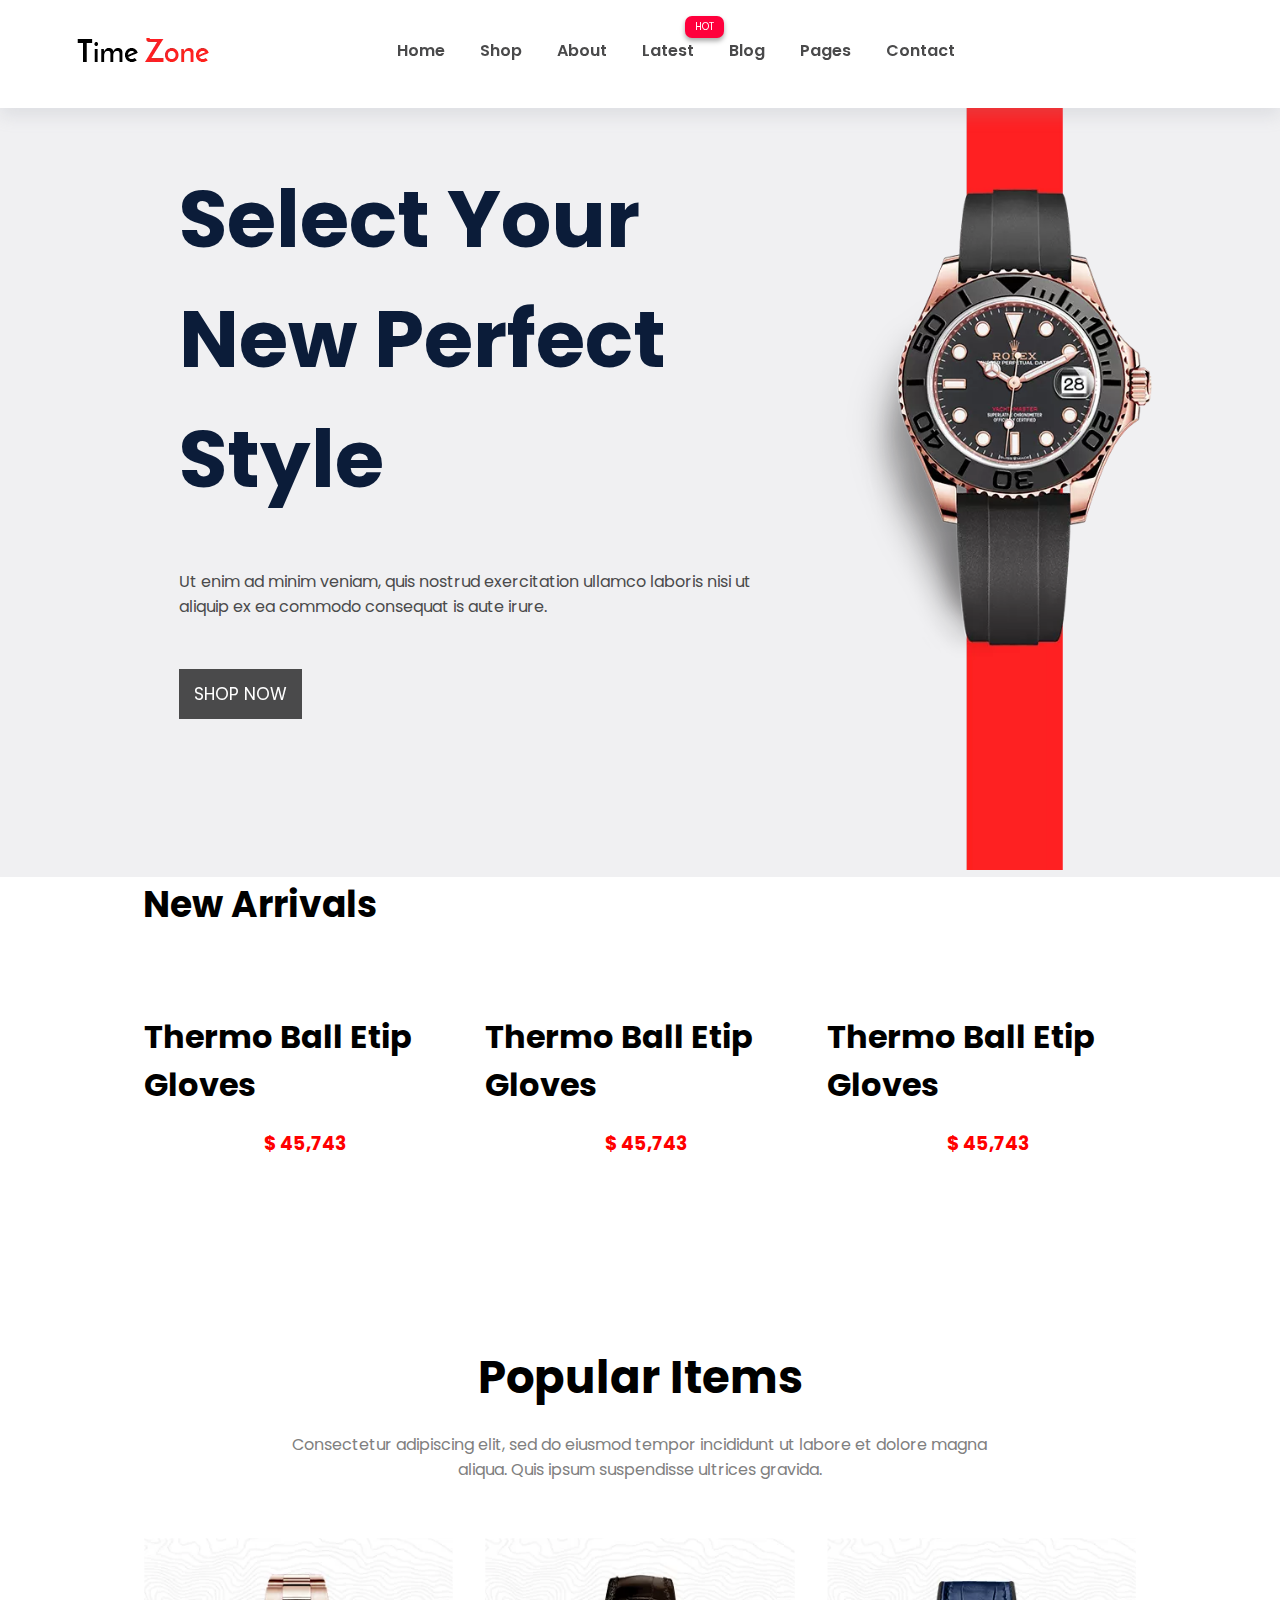
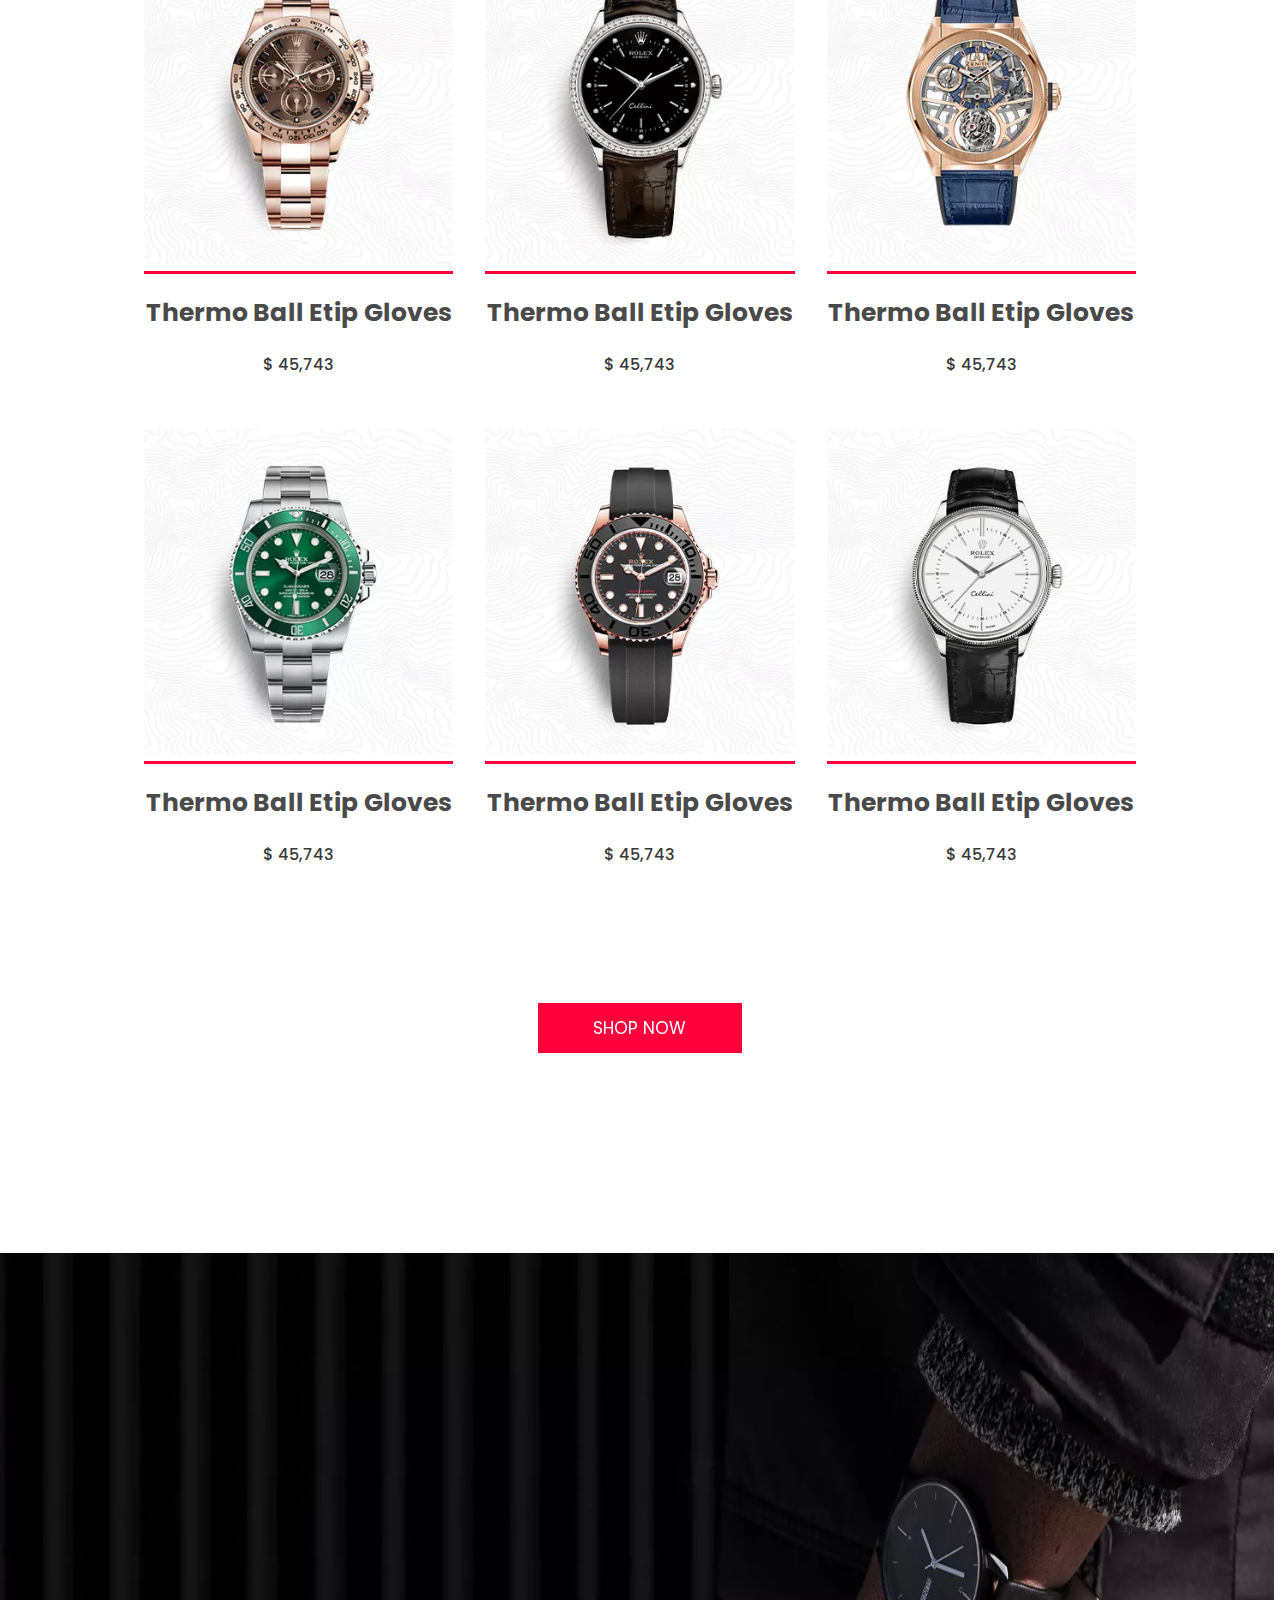
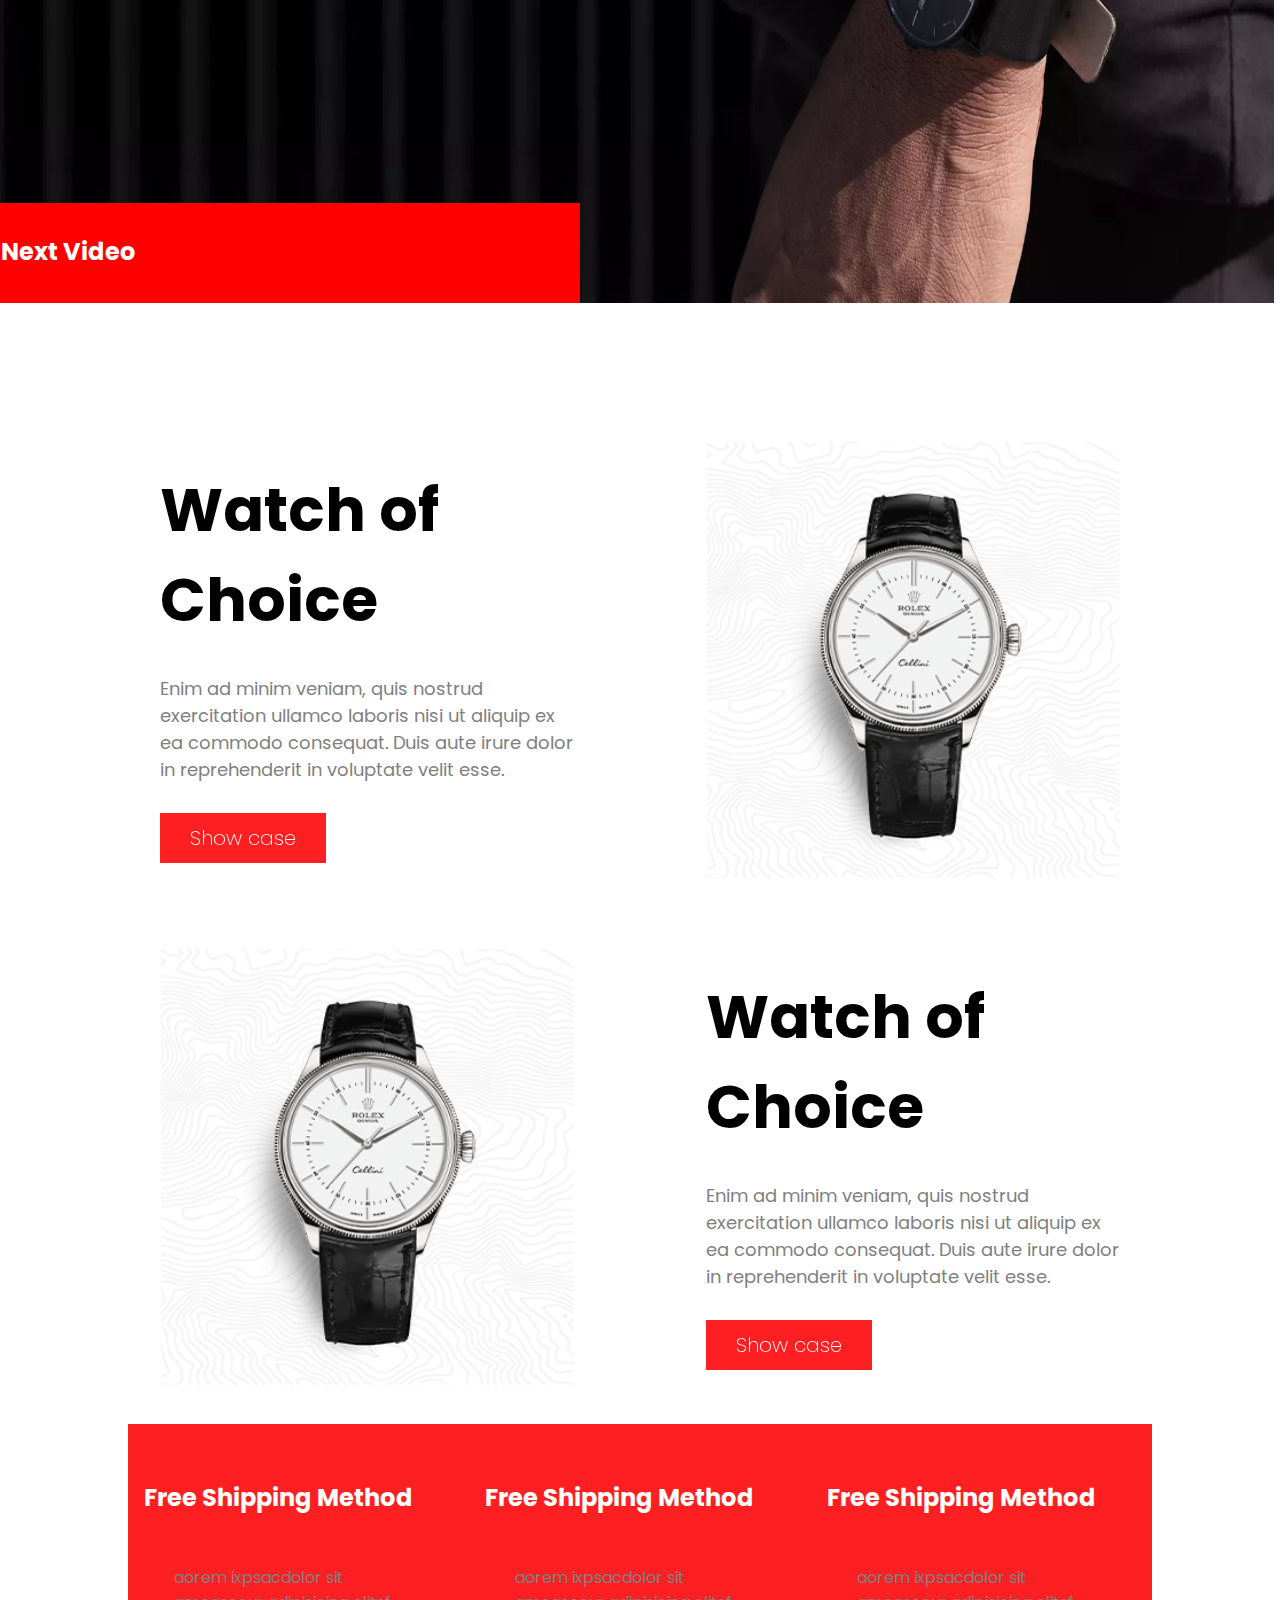
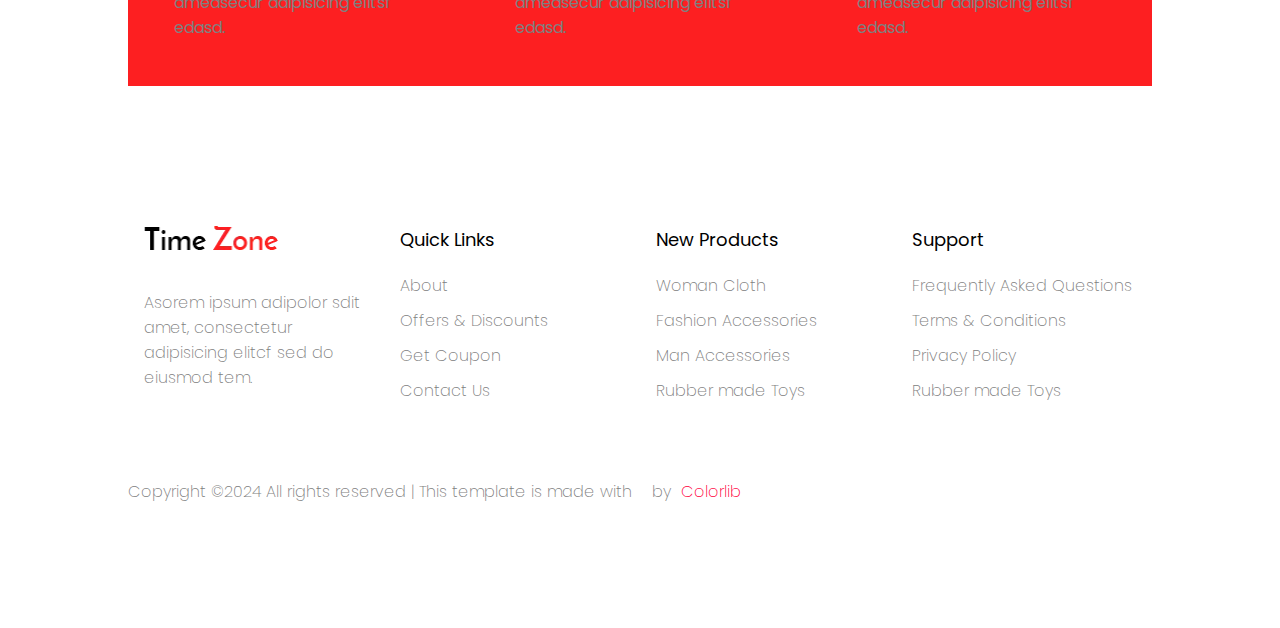
==== commit e38c16a6: "all done!" ====
--- a/assets/html/header.html
+++ b/assets/html/header.html
@@ -8,27 +8,232 @@
     <link rel="stylesheet" href="https://cdnjs.cloudflare.com/ajax/libs/font-awesome/6.7.1/css/all.min.css" integrity="sha512-5Hs3dF2AEPkpNAR7UiOHba+lRSJNeM2ECkwxUIxC1Q/FLycGTbNapWXB4tP889k5T5Ju8fs4b1P5z/iB4nMfSQ==" crossorigin="anonymous" referrerpolicy="no-referrer" />
      <link rel="stylesheet" href="/assets/css/grid.css">
     <link rel="stylesheet" href="/assets/css/kanan.css">
+    <link rel="stylesheet" href="../css/header.css">
+    <link rel="stylesheet" href="../css/style.css">
+    <link rel="stylesheet" href="../css/xadicaa.css">
+
 </head>
 <body>
-    <!-- <section>
-        <div class="">
-           <div class="kanan-cards row">
-                <div class="col-6">
-                    <img src="/assets/images/gallery1.png">
-                </div>
-                <div class="col-6">
-                    <img src="/assets/images/gallery2.png">
-                    <div class="col-6">
-                        <img src="/assets/images/gallery3.png">
-                    </div>
-                    <div class="col-6">
-                        <img src="/assets/images/gallery4.png">
-                    </div>
-                </div>
-           </div>
-        </div>
-    </section> -->
-    <section>
+    <nav>
+        <div class="logo">
+            <img src="../images/logo.png.webp" alt="">
+        </div>
+        
+        <ul>
+            <li><a href="#">Home</a></li>
+            <li><a href="#">Shop</a></li>
+            <li><a href="#">About</a></li>
+            <li class="latest"><a href="#">Latest</a>
+            <div class="hot">
+              <p>HOT</p>
+            </div>
+            <div class="under">
+              <i class="fa-solid fa-caret-up"></i>
+              <ul>
+                <li><a href="#">Product List</a></li>
+                <li><a href="#">Product Details</a></li>
+
+              </ul>
+            </div>
+            </li>
+            <li class="blog"><a href="#">Blog</a>
+              <div class="under">
+                <i class="fa-solid fa-caret-up"></i>
+                <ul>
+                  <li><a href="#">Blog</a></li>
+                  <li><a href="#">Blog Details</a></li>
+  
+                </ul>
+              </div></li>
+            <li class="pages"><a href="#">Pages</a>
+              <div class="under upages">
+                <i class="fa-solid fa-caret-up"></i>
+                <ul>
+                  <li><a href="#">Login</a></li>
+                  <li><a href="#">Cart</a></li>
+                  <li><a href="#">Element</a></li>
+                  <li><a href="#">Confirmation</a></li>
+                  <li><a href="#">Product Checkout</a></li>
+
+
+
+  
+                </ul>
+              </div></li>
+            <li><a href="#">Contact</a></li>
+
+            
+        </ul>
+
+        <div class="icons">
+            <i class="fa-solid fa-magnifying-glass"></i>
+            <i class="fa-regular fa-user"></i>
+            <i class="fa-solid fa-cart-shopping"></i>
+        </div>
+    </nav>
+
+    <div class="menu">
+      <div class="btn">
+        <h3>MENU <i class="fa-solid fa-bars"></i></h3>
+      </div>
+    </div>
+
+    
+    <section id="watch">
+        <div class="container row">
+            <div class="selectStyle">
+                <h1>Select Your New Perfect Style</h1>
+                <p>Ut enim ad minim veniam, quis nostrud exercitation ullamco laboris nisi ut aliquip ex ea commodo consequat is aute irure.</p>
+    
+                <button class="shopNow"><h3>SHOP NOW</h3>
+                    <div class="overRed"></div>
+                </button>
+            </div>
+    
+            <div class="watchPlace">
+                <img src="../images/watch.png.webp" alt="">
+            </div>
+        </div>
+    
+        </section>
+
+        <div class="container">
+            <div class="cards">
+                <h1 class="text">New Arrivals</h1>
+                <div class="row">
+                    <div class="col-4">
+                   
+                <img class="image" src="https://preview.colorlib.com/theme/timezone/assets/img/gallery/new_product1.png" alt="">
+                <h1 class="texts"> Thermo Ball Etip Gloves</h1>
+                <h3 class="h3-text">$ 45,743</h3>
+                    </div>
+                    <div class="col-4">
+                        <img  class="image" src="https://preview.colorlib.com/theme/timezone/assets/img/gallery/new_product2.png" alt="">
+                        <h1 class="texts" > Thermo Ball Etip Gloves</h1>
+                        <h3 class="h3-text">$ 45,743</h3>
+                            </div>
+                            <div class="col-4">
+                                <img  class="image" src="https://preview.colorlib.com/theme/timezone/assets/img/gallery/new_product3.png" alt="">
+                                <h1 class="texts"> Thermo Ball Etip Gloves</h1>
+                                <h3 class="h3-text">$ 45,743</h3>
+                                    </div>
+                </div>
+            </div>
+        </div>
+
+    </section>
+
+        <section id="popular">
+
+            <div class="container boxy">
+                <h2>Popular Items</h2>
+                <p>Consectetur adipiscing elit, sed do eiusmod tempor incididunt ut labore et dolore magna aliqua. Quis ipsum suspendisse ultrices gravida.</p>
+                <div class="row">
+                    <div class="col-4 col-md-6 col-sm-12">
+                        <div class="imge">
+                            <i class="fa-regular fa-heart"></i>
+                            <img src="../images/popular1.png.webp" alt="">
+                            <div class="overAdd">
+                                <h4>Add to cart</h4>
+                            </div>
+                        </div>
+                        <h3>Thermo Ball Etip Gloves</h3>
+                        <span>$ 45,743</span>
+
+                        
+                    </div>
+                    <div class="col-4 col-md-6 col-sm-12">
+                        <div class="imge">
+                            <i class="fa-regular fa-heart"></i>
+                            <img src="../images/popular2.png.webp" alt="">
+                            <div class="overAdd">
+                                <h4>Add to cart</h4>
+                            </div>
+                        </div>
+                        <h3>Thermo Ball Etip Gloves</h3>
+                        <span>$ 45,743</span>
+
+                        
+                    </div>
+                    <div class="col-4 col-md-6 col-sm-12">
+                        <div class="imge">
+                            <i class="fa-regular fa-heart"></i>
+                            <img src="../images/popular3.png.webp" alt="">
+                            <div class="overAdd">
+                                <h4>Add to cart</h4>
+                            </div>
+                        </div>
+                        <h3>Thermo Ball Etip Gloves</h3>
+                        <span>$ 45,743</span>
+
+                        
+                    </div>
+                    <div class="col-4 col-md-6 col-sm-12">
+                        <div class="imge">
+                            <i class="fa-regular fa-heart"></i>
+                            <img src="../images/popular4.png.webp" alt="">
+                            <div class="overAdd">
+                                <h4>Add to cart</h4>
+                            </div>
+                        </div>
+                        <h3>Thermo Ball Etip Gloves</h3>
+                        <span>$ 45,743</span>
+
+                        
+                    </div>
+                    <div class="col-4 col-md-6 col-sm-12">
+                        <div class="imge">
+                            <i class="fa-regular fa-heart"></i>
+                            <img src="../images/popular5.png.webp" alt="">
+                            <div class="overAdd">
+                                <h4>Add to cart</h4>
+                            </div>
+                        </div>
+                        <h3>Thermo Ball Etip Gloves</h3>
+                        <span>$ 45,743</span>
+
+                        
+                    </div>
+                    <div class="col-4 col-md-6 col-sm-12">
+                        <div class="imge">
+                            <i class="fa-regular fa-heart"></i>
+                            <img src="../images/popular6.png.webp" alt="">
+                            <div class="overAdd">
+                                <h4>Add to cart</h4>
+                            </div>
+                        </div>
+                        <h3>Thermo Ball Etip Gloves</h3>
+                        <span>$ 45,743</span>
+
+                        
+                    </div>
+                </div>
+
+                <button class="shopNow red"><h3>SHOP NOW</h3>
+                    <div class="overRed redy"></div>
+                </button>
+
+            </div>
+
+        </section>
+
+        <div class="cont">
+            <div class="about">
+                <img class="img-v" src="../images/sectin_bg1.png.webp" alt="">
+                 <a href="https://www.youtube.com/watch?v=KMc6DyEJp04"><i class="fa-solid fa-play"></i></a>   
+                
+                <div class="video">
+                   <h2 class="h2-v">Next Video</h2>
+                  <a href="https://www.bing.com/ck/a?!&&p=53efcf45f618ec5c5348f270196a3e53b9a0792dc1ef0200d9c3589dec19c709JmltdHM9MTczMjc1MjAwMA&ptn=3&ver=2&hsh=4&fclid=005ede23-ffea-63a1-3401-cb30febd62c1&u=a1L3ZpZGVvcy9yaXZlcnZpZXcvcmVsYXRlZHZpZGVvP3E9bWFuemFyYSt2aWRlbyZtaWQ9RjQ0MDY2MzE0NTIyNzk0REQ5QzlGNDQwNjYzMTQ1MjI3OTRERDlDOSZGT1JNPVZJUkU&ntb=1"><i class="fa-solid fa-arrow-right"></i></a> 
+                </div>
+                 
+                 
+          
+            </div>
+        </div>
+
+
+        <section>
         <div class="container">
             <div class="kanan-cards Watch">
                 <div class="col-12 all-class">
@@ -67,6 +272,7 @@
             </div>
         </div>
     </section>
+
     <section>
         <div class="container">
             <div class="kanan-cards1 row">
@@ -87,7 +293,68 @@
                 </div>
             </div>
         </div>
-    </section>
+        <footer>
+            <div class="container">
+                <div class="row">
+                    <div class="col-3 col-sm-12">
+                        <div class="imagem">
+                            <img src="../images/logo.png.webp" alt="">
+                        </div>
+                        <p>Asorem ipsum adipolor sdit amet, consectetur adipisicing elitcf sed do eiusmod tem.</p>
+                    </div>
+                    <div class="col-3 col-sm-12">
+                        <h5>Quick Links</h5>
+                        <ul>
+                            <li><a href="#">About</a></li>
+                            <li><a href="#">Offers & Discounts</a></li>
+                            <li><a href="#">Get Coupon</a></li>
+                            <li><a href="#">Contact Us</a></li>
+
+                        </ul>
+
+                    </div>
+                    <div class="col-3 col-sm-12">
+                        <h5>New Products</h5>
+                        <ul>
+                            <li><a href="#">Woman Cloth</a></li>
+                            <li><a href="#">Fashion Accessories</a></li>
+                            <li><a href="#">Man Accessories</a></li>
+                            <li><a href="#">Rubber made Toys</a></li>
+
+                        </ul>
+
+                    </div>
+                    <div class="col-3 col-sm-12">
+                        <h5>Support</h5>
+                        <ul>
+                            <li><a href="#">Frequently Asked Questions
+                            </a></li>
+                            <li><a href="#">Terms & Conditions</a></li>
+                            <li><a href="#">Privacy Policy</a></li>
+                            <li><a href="#">Rubber made Toys</a></li>
+
+                        </ul>
+                    </div>
+
+                </div>
+                <div class="row">
+                   
+                        <p>Copyright ©2024 All rights reserved | This template is made with <span> <i class="fa fa-heart"></i></span>by <a href="#">Colorlib</a></p>
+
+                   
+
+                    
+                        <div class="socials">
+                            <i class="fa-brands fa-twitter"></i>
+                            <i class="fa-brands fa-facebook-f"></i>
+                            <i class="fa-brands fa-behance"></i>
+                            <i class="fa-solid fa-globe"></i>
+                        </div>
+                    
+                </div>
+            </div>
+        </footer>
+
 
 
 
--- a/assets/css/header.css
+++ b/assets/css/header.css
@@ -0,0 +1,487 @@
+nav{
+    display: flex;
+    justify-content: space-between;
+    padding: 3% 6%;
+    width: 100%;
+    position: fixed;
+    background-color: white;
+    z-index: 1000;
+    box-shadow: rgba(149, 157, 165, 0.2) 0px 8px 16px 0px;
+}
+.menu{
+    background-color: #545454;
+    width: 100%;
+    justify-content: flex-end;
+    height: 60px;
+    align-items: center;
+    position: absolute;
+    z-index: 10000;
+    top: 75px;
+    display: none;
+    position: fixed;
+}
+
+.menu .btn{
+    border-radius: 5px;
+    cursor: pointer;
+    padding: 5px 15px;
+    background-color: #4a4a4b;
+}
+
+.menu .btn h3{
+    color: white;
+    font-size: 20px;
+}
+
+.menu .btn i{
+    font-size: 20px;
+    color: white;
+}
+.logo img{
+    width: 100%;
+}
+
+ul{
+    display: flex;
+    gap: 35px
+}
+
+
+ul li a{
+    font-size: 16px;
+    color: #4a4a4b;
+    transition: 0.3s;
+    font-weight: 600;
+
+
+}
+
+.latest, .blog, .pages{
+    position: relative;
+}
+.hot{
+    position: absolute;
+    padding: 3px 10px;
+    border-radius: 7px;
+    background-color: #ff003c;
+    box-shadow: rgba(0, 0, 0, 0.35) 0px 3px 5px;
+    top: -22px;
+    right: -30px;
+}
+
+.hot p{
+    font-size: 10px;
+    color: white;
+}
+
+.under{
+    position: absolute;
+    bottom: -145px;
+    left: -20px;
+    width: 170px;
+    height: 100px;
+    display: flex;
+    flex-direction: column;
+    align-items: center;
+    justify-content: center;
+    background-color: white;
+    border-top: 2px solid #ff003c;
+    border-radius: 5px;
+    padding: 10px 20px;
+    box-shadow: rgba(149, 157, 165, 0.2) 0px 8px 24px;
+    transition: 0.3s;
+    display: none;
+}
+
+.upages{
+    height: 220px;
+    bottom: -265px;
+    width: 200px;
+
+
+
+}
+.latest:hover .under{
+    display: block;
+}
+.blog:hover .under{
+    display: block;
+
+}
+.pages:hover .under{
+    display: block;
+
+}
+.under ul{
+    display: flex;
+    flex-direction: column;
+    align-items: center;
+    gap: 5px;
+    justify-content: center;
+    width: 100%;
+}
+.under ul li{
+    width: 100%;
+}
+.under ul li a{
+    font-weight: 600;
+
+}
+.under i{
+    position: absolute;
+    font-size: 25px;
+    color: #ff003c;
+    top: -15px;
+    left: 30px;
+}
+ul li a:hover{
+    font-size: 16px;
+    color: #4a4a4b;
+    color: #ff003c;
+
+}
+
+.icons{
+    display: flex;
+    gap: 30px;
+    font-size: 20px;
+    font-weight: 200;
+
+}
+
+.icons i{
+    cursor: pointer;
+    color: rgb(15, 15, 15);
+    transition: 0.3s;
+
+}
+
+.icons i:hover{
+    cursor: pointer;
+    color: #ff003c;
+
+
+}
+
+#watch{
+
+    display: flex;
+    background-color: #f0f0f2;
+    overflow: hidden;
+}
+
+#watch .selectStyle{
+    margin: auto;
+    display: flex;
+    flex-direction: column;
+    gap: 50px;
+    width: 60%;
+}
+
+#watch .watchPlace{
+    width: 30%;
+}
+
+#watch .watchPlace img{
+    width: 100%;
+    animation: beat 2s infinite;
+}
+
+#watch .selectStyle h1{
+    font-size: 80px;
+    color: #0b1c39;
+}
+
+.selectStyle p{
+    color: #4a4a4b;
+}
+
+.shopNow{
+    width: 20%;
+    height: 50px;
+    border: none;
+    background-color: #4a4a4b;
+    display: flex;
+    align-items: center;
+    justify-content: center;
+    cursor: pointer;
+    position: relative;
+}
+
+.shopNow h3{
+    font-size: 17px;
+    color: white;
+    font-weight: 400;
+    z-index: 1000;
+    position: absolute;
+
+}
+
+.overRed{
+    position: absolute;
+    left: 0;
+    width: 0%;
+    height: 100%;
+    background-color: #ff003c;
+    top: 0;
+    transition: 0.3s;
+}
+
+.shopNow:hover .overRed{
+    width: 100%;
+    z-index: 500;
+
+}
+
+
+@keyframes beat {
+    0%, 100% {
+      transform: scale(1);
+    }
+    50% {
+      transform: scale(1.1);
+    }
+  }
+
+
+#popular .col-4{
+    display: flex;
+    justify-content: center;
+    flex-direction: column;
+    align-items: center;
+    gap: 20px;
+
+}
+.boxy{
+    justify-content: center;
+    align-items: center;
+    display: flex;
+    flex-direction: column;
+    gap: 20px;
+}
+#popular h2{
+    font-size: 45px;
+    text-align: center;
+    margin-top: 170px;
+}
+#popular p{
+    text-align: center;
+    color: gray;
+    width: 70%;
+}
+
+#popular .col-4 h3{
+width: 100%;
+text-align: center;
+font-size: 25px;
+cursor: pointer;
+color: #4a4a4b
+
+
+}
+#popular .col-4 img{
+width: 100%;
+}
+
+#popular .col-4 .imge{
+    position: relative;
+    width: 100%;
+    overflow: hidden;
+    border-bottom: 3px solid #ff003c;
+}
+
+#popular .col-4 .imge i{
+    position: absolute;
+    color: #4a4a4b;
+   top: 20px;
+   right: 10px;
+   font-size: 25px;
+   font-weight: 200;
+   cursor: pointer;
+   opacity: 0;
+   transition: 0.3s;
+}
+
+#popular .col-4 span{
+text-align: center;
+font-weight: 500;
+color: rgb(56, 56, 56);
+
+}
+
+.overAdd{
+    width: 100%;
+    position: absolute;
+    display: flex;
+    justify-content: center;
+    align-items: center;
+    height: 60px;
+    background-color: #ff003c;
+    bottom: -60px;
+    transition: 0.3s;
+    cursor: pointer;
+}
+
+.overAdd h4{
+    color: white;
+    font-weight: 200;
+    font-size: 15px;
+}
+
+.imge:hover .overAdd{
+   height: 60px;
+   bottom: 0;
+}
+
+#popular .col-4 .imge:hover i{
+    opacity: 1;
+}
+
+ .red{
+    background-color: #ff003c;
+    margin: 100px 0;
+ }
+
+ .redy{
+    background-color: #4a4a4b;
+ }
+footer{
+    padding: 5% 0%;
+}
+ footer .col-3{
+    display: flex;
+    flex-direction: column;
+    gap: 20px;
+ }
+ footer .col-3 .imagem{
+    display: flex;
+    flex-direction: column;
+    width: 60%;
+ }
+ footer .col-3 img{
+   width: 100%;
+   cursor: pointer;
+ }
+ footer .col-3 p{
+    color: gray;
+    font-weight: 200;
+    margin-top: 20px;
+ }
+
+ footer h5{
+    font-size: 18px;
+    font-weight: 200;
+    color: black;
+    font-weight: 400;
+ }
+
+ footer ul{
+    flex-direction: column;
+    gap: 10px;
+    cursor: pointer;
+}
+
+footer ul li a{
+    color: gray;
+    font-weight: 200;
+
+ }
+
+
+
+ footer span i{
+    color: #ff003c;
+ }
+
+ footer p{
+    display: flex;
+    gap: 10px;
+    color: gray;
+    font-weight: 200;
+ }
+ footer a{
+    color: #ff003c;
+ }
+
+ footer .row{
+    display: flex;
+    width: 100%;
+    justify-content: space-between;
+    margin: 60px 0;
+    flex-wrap: wrap;
+ }
+
+ footer .socials{
+    display: flex;
+    gap: 30px;
+ }
+
+ footer .socials i{
+    color: #4a4a4b;
+    cursor: pointer;
+    transition: 0.5s;
+ }
+
+ 
+ footer .socials i:hover{
+    color: #ff003c;
+    transform: rotateY(180deg);
+ }
+footer li{
+    transition: 0.3s;
+}
+ footer li:hover{
+    margin-left: 10px;
+ }
+
+ @media only screen and (max-width: 1024px) {
+    nav ul{
+        display: none;
+    }
+    .menu{
+    display: flex;
+        
+    }
+
+ }
+
+ @media only screen and (max-width: 764px) {
+ 
+    .menu{
+    top: 50px;
+        
+    }
+    #watch{
+        padding-top: 200px;
+        padding-bottom: 40px;
+    }
+    .watchPlace{
+        display: none;
+    }
+    #watch .selectStyle h1{
+        font-size: 50px;
+    }
+    #watch .shopNow{
+        width: 40%;
+        margin: auto;
+    }
+    #watch p, h1{
+        text-align: center;
+    }
+    .red{
+        width: 40%;
+    }
+    .socials{
+        margin: 30px auto;
+    }
+    
+
+ }
+
+ @media only screen and (max-width: 505px) {
+    .watchPlace{
+        display: none;
+    }
+    
+
+ }--- a/assets/css/style.css
+++ b/assets/css/style.css
@@ -0,0 +1,11 @@
+@import url("https://fonts.googleapis.com/css2?family=Poppins:wght@300;400;500;600;700;800;900&display=swap");
+
+*{
+    margin: 0;
+    padding: 0;
+    box-sizing: border-box;
+    font-family: "Poppins", sans-serif;
+    text-decoration: none;
+    list-style: none;
+}
+
--- a/assets/css/xadicaa.css
+++ b/assets/css/xadicaa.css
@@ -0,0 +1,312 @@
+/* .container {
+  max-width: 1200px;
+  margin: 0 auto;
+} */
+* {
+    margin: 0;
+    padding: 0;
+    box-sizing: border-box;
+  }
+  .container {
+    max-width: 80%;
+    margin: 0 auto;
+  }
+  
+  .row {
+    display: flex;
+    flex-wrap: wrap;
+  }
+  
+  .col-1 {
+    width: calc(100% / 12 * 1);
+    padding: 1rem;
+  }
+  .col-2 {
+    width: calc(100% / 12 * 2);
+    padding: 1rem;
+  }
+  .col-3 {
+    width: calc(100% / 12 * 3);
+    padding: 1rem;
+  }
+  .col-4 {
+    width: calc(100% / 12 * 4);
+    padding: 1rem;
+  }
+  .col-5 {
+    width: calc(100% / 12 * 5);
+    padding: 1rem;
+  }
+  .col-6 {
+    width: calc(100% / 12 * 6);
+    padding: 1rem;
+  }
+  .col-7 {
+    width: calc(100% / 12 * 7);
+    padding: 1rem;
+  }
+  .col-8 {
+    width: calc(100% / 12 * 8);
+    padding: 1rem;
+  }
+  .col-9 {
+    width: calc(100% / 12 * 9);
+    padding: 1rem;
+  }
+  .col-10 {
+    width: calc(100% / 12 * 10);
+    padding: 1rem;
+  }
+  .col-11 {
+    width: calc(100% / 12 * 11);
+    padding: 1rem;
+  }
+  .col-12 {
+    width: calc(100% / 12 * 12);
+    padding: 1rem;
+  }
+  
+  .p-left-0 {
+    padding-left: 0;
+  }
+  .p-right-0 {
+    padding-right: 0;
+  }
+  
+  @media only screen and (max-width: 1023px) {
+    .col-md-1 {
+      width: calc(100% / 12 * 1);
+      padding: 1rem;
+    }
+    .col-md-2 {
+      width: calc(100% / 12 * 2);
+      padding: 1rem;
+    }
+    .col-md-3 {
+      width: calc(100% / 12 * 3);
+      padding: 1rem;
+    }
+    .col-md-4 {
+      width: calc(100% / 12 * 4);
+      padding: 1rem;
+    }
+    .col-md-5 {
+      width: calc(100% / 12 * 5);
+      padding: 1rem;
+    }
+    .col-md-6 {
+      width: calc(100% / 12 * 6);
+      padding: 1rem;
+    }
+    .col-md-7 {
+      width: calc(100% / 12 * 7);
+      padding: 1rem;
+    }
+    .col-md-8 {
+      width: calc(100% / 12 * 8);
+      padding: 1rem;
+    }
+    .col-md-9 {
+      width: calc(100% / 12 * 9);
+      padding: 1rem;
+    }
+    .col-md-10 {
+      width: calc(100% / 12 * 10);
+      padding: 1rem;
+    }
+    .col-md-11 {
+      width: calc(100% / 12 * 11);
+      padding: 1rem;
+    }
+    .col-md-12 {
+      width: calc(100% / 12 * 12);
+      padding: 1rem;
+    }
+  
+    .p-md-left-0 {
+      padding-left: 0;
+    }
+    .p-md-right-0 {
+      padding-right: 0;
+    }
+  }
+  @media only screen and (max-width: 767px) {
+    .col-sm-1 {
+      width: calc(100% / 12 * 1);
+      padding: 1rem;
+    }
+    .col-sm-2 {
+      width: calc(100% / 12 * 2);
+      padding: 1rem;
+    }
+    .col-sm-3 {
+      width: calc(100% / 12 * 3);
+      padding: 1rem;
+    }
+    .col-sm-4 {
+      width: calc(100% / 12 * 4);
+      padding: 1rem;
+    }
+    .col-sm-5 {
+      width: calc(100% / 12 * 5);
+      padding: 1rem;
+    }
+    .col-sm-6 {
+      width: calc(100% / 12 * 6);
+      padding: 1rem;
+    }
+    .col-sm-7 {
+      width: calc(100% / 12 * 7);
+      padding: 1rem;
+    }
+    .col-sm-8 {
+      width: calc(100% / 12 * 8);
+      padding: 1rem;
+    }
+    .col-sm-9 {
+      width: calc(100% / 12 * 9);
+      padding: 1rem;
+    }
+    .col-sm-10 {
+      width: calc(100% / 12 * 10);
+      padding: 1rem;
+    }
+    .col-sm-11 {
+      width: calc(100% / 12 * 11);
+      padding: 1rem;
+    }
+    .col-sm-12 {
+      width: calc(100% / 12 * 12);
+      padding: 1rem;
+    }
+  
+    .p-sm-left-0 {
+      padding-left: 0;
+    }
+    .p-sm-right-0 {
+      padding-right: 0;
+    }
+  } 
+  .h3-text{
+    color: red;
+    margin-left: 120px;
+    margin-top: 20px;
+    
+  }
+  
+.h2-v{
+  position: absolute;
+  top: 30px;
+ }
+  .texts{
+    margin-top: 20px;
+  }
+  .col-4{
+    margin-top: 20px;
+
+    
+  }
+  .text{
+    font-size: 36px;
+    margin-left: 15px;
+  }
+   .image:hover{
+    transform: scale(1.1);
+    
+
+  }
+  .image{
+    transition: transform 0.3s ease;
+    width: 70%;
+  }
+  .cont{
+    width: 100%;
+  }
+ 
+  .img-v{
+    width: 99.5%;
+    height: 650px;
+    margin-top: 100px;
+    margin-bottom: 100px;
+   
+  }
+  .video{
+    border: solid 1px red ;
+    background-color: red;
+    width: 580px;
+    height: 100px;
+    position: absolute;
+
+    top:650px;
+    color: white;
+    
+  }
+  .about{
+ position: relative;
+  }
+  .fa-arrow-right{
+    position: absolute;
+     bottom: 50px;
+    z-index: 100;
+    left: 500px;
+    color: white;
+    font-size: 20px;
+ 
+  }
+   .fa-solid.fa-play {
+  background-color: transparent;
+    font-size: 60px;
+    position: absolute;
+    left: 660px;
+    bottom: 410px;
+    z-index: 100;
+  
+    color: white;
+   }
+   @media only screen and (max-width: 1024px) {
+    .col-4 {
+        width: calc(50% - 20px); 
+    }
+
+    .video {
+        width: 200px;
+        height: 70px;
+    }
+
+    .fa-play {
+        font-size: 50px;
+    }
+    .fa-arrow-right{
+      position: relative;
+      left: 150px;
+      top: 30px;
+    }
+
+    .h3-text {
+        font-size: 16px;
+        ;
+       
+    }
+}
+
+
+@media only screen and (max-width: 767px) {
+    .col-4 {
+        width: 100%; 
+    }
+
+    .video {
+        width: 180px;
+        height: 60px;
+    }
+
+    .fa-play {
+        font-size: 40px;
+  
+    }
+
+    .h3-text {
+        font-size: 14px;
+    }
+}
+  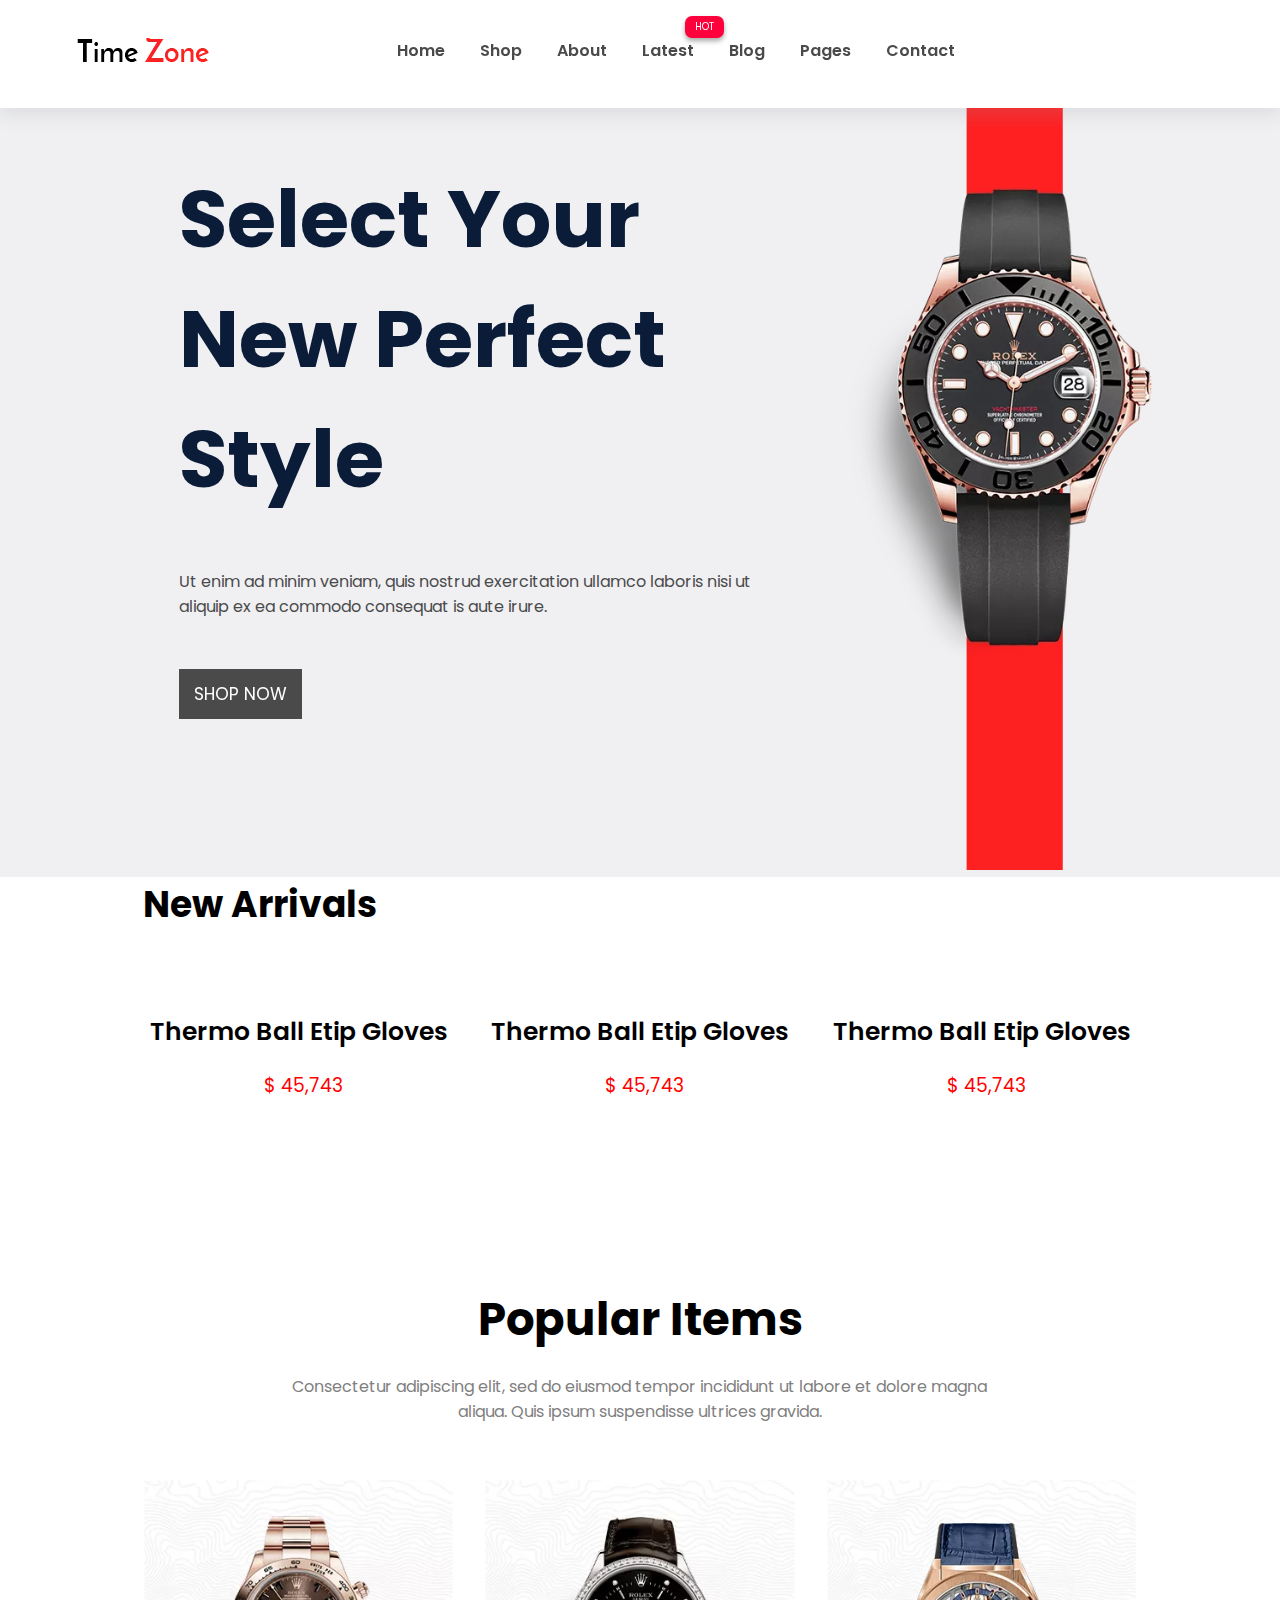
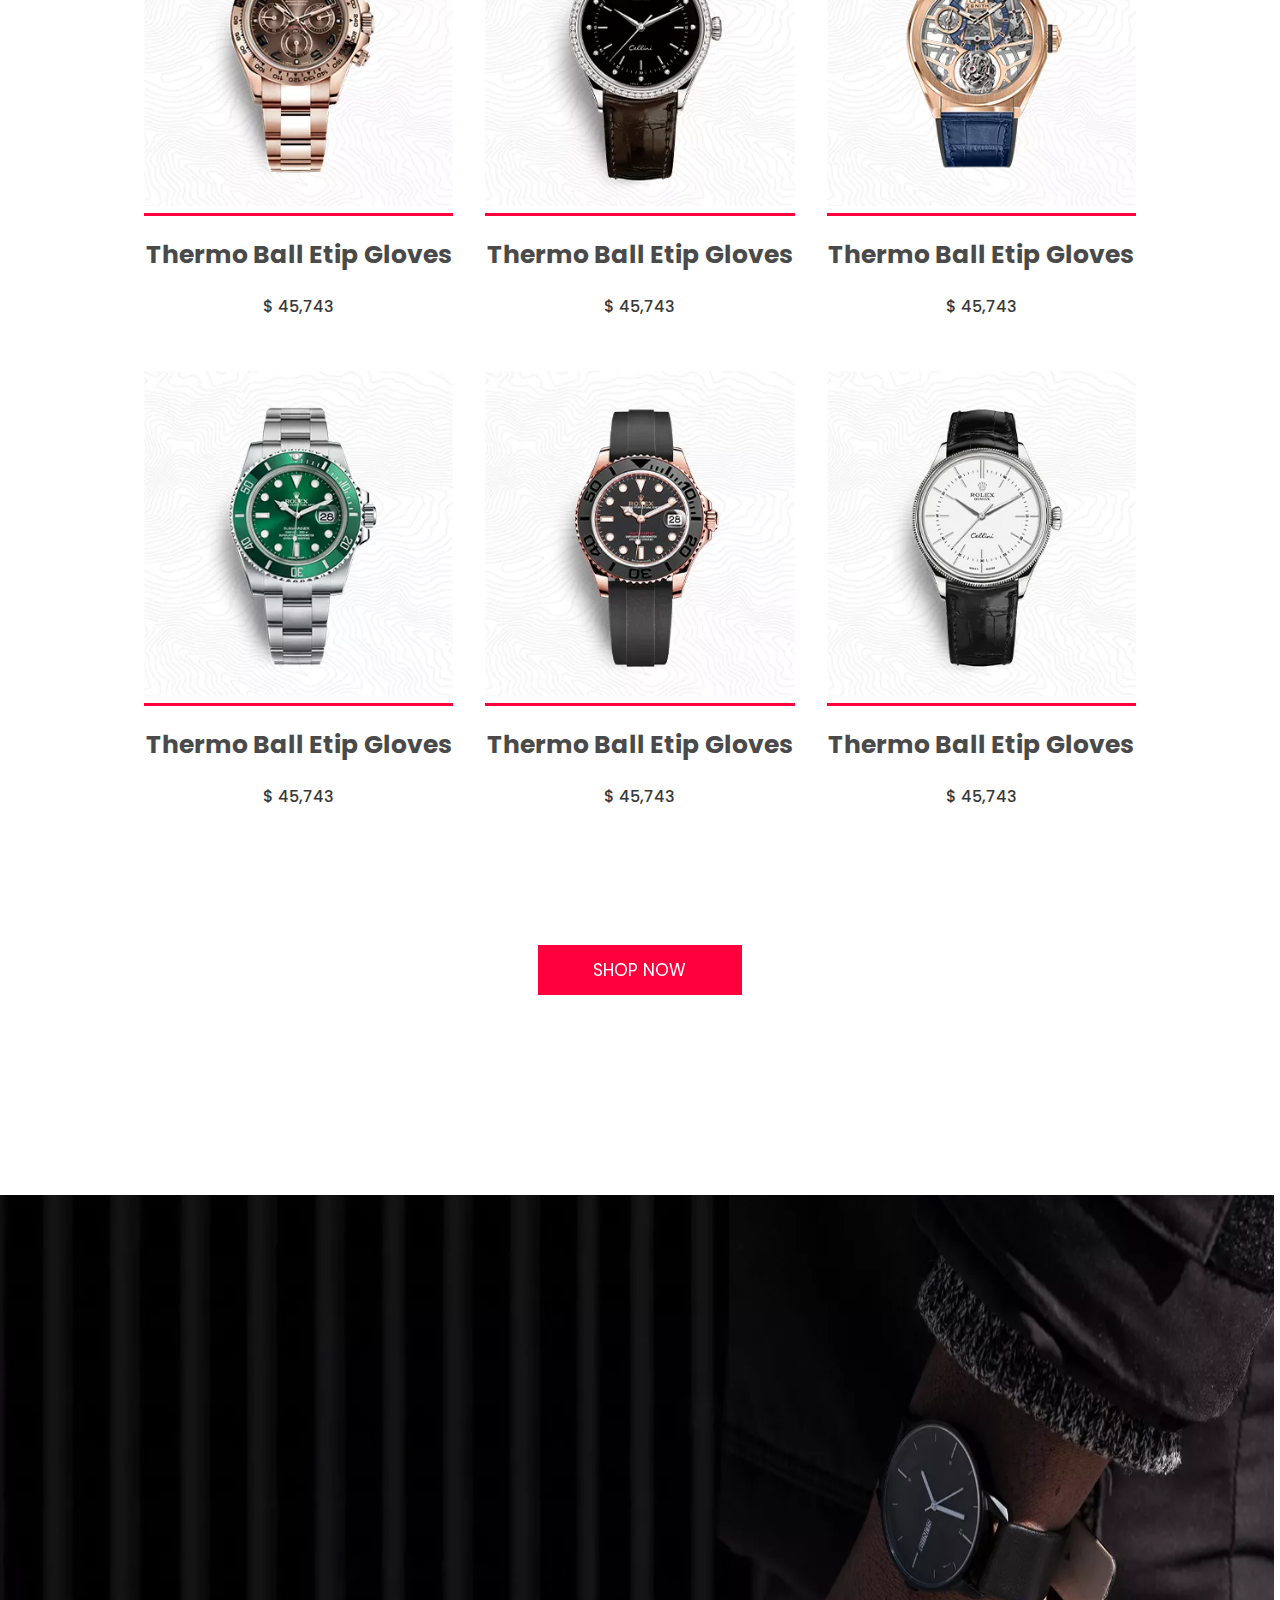
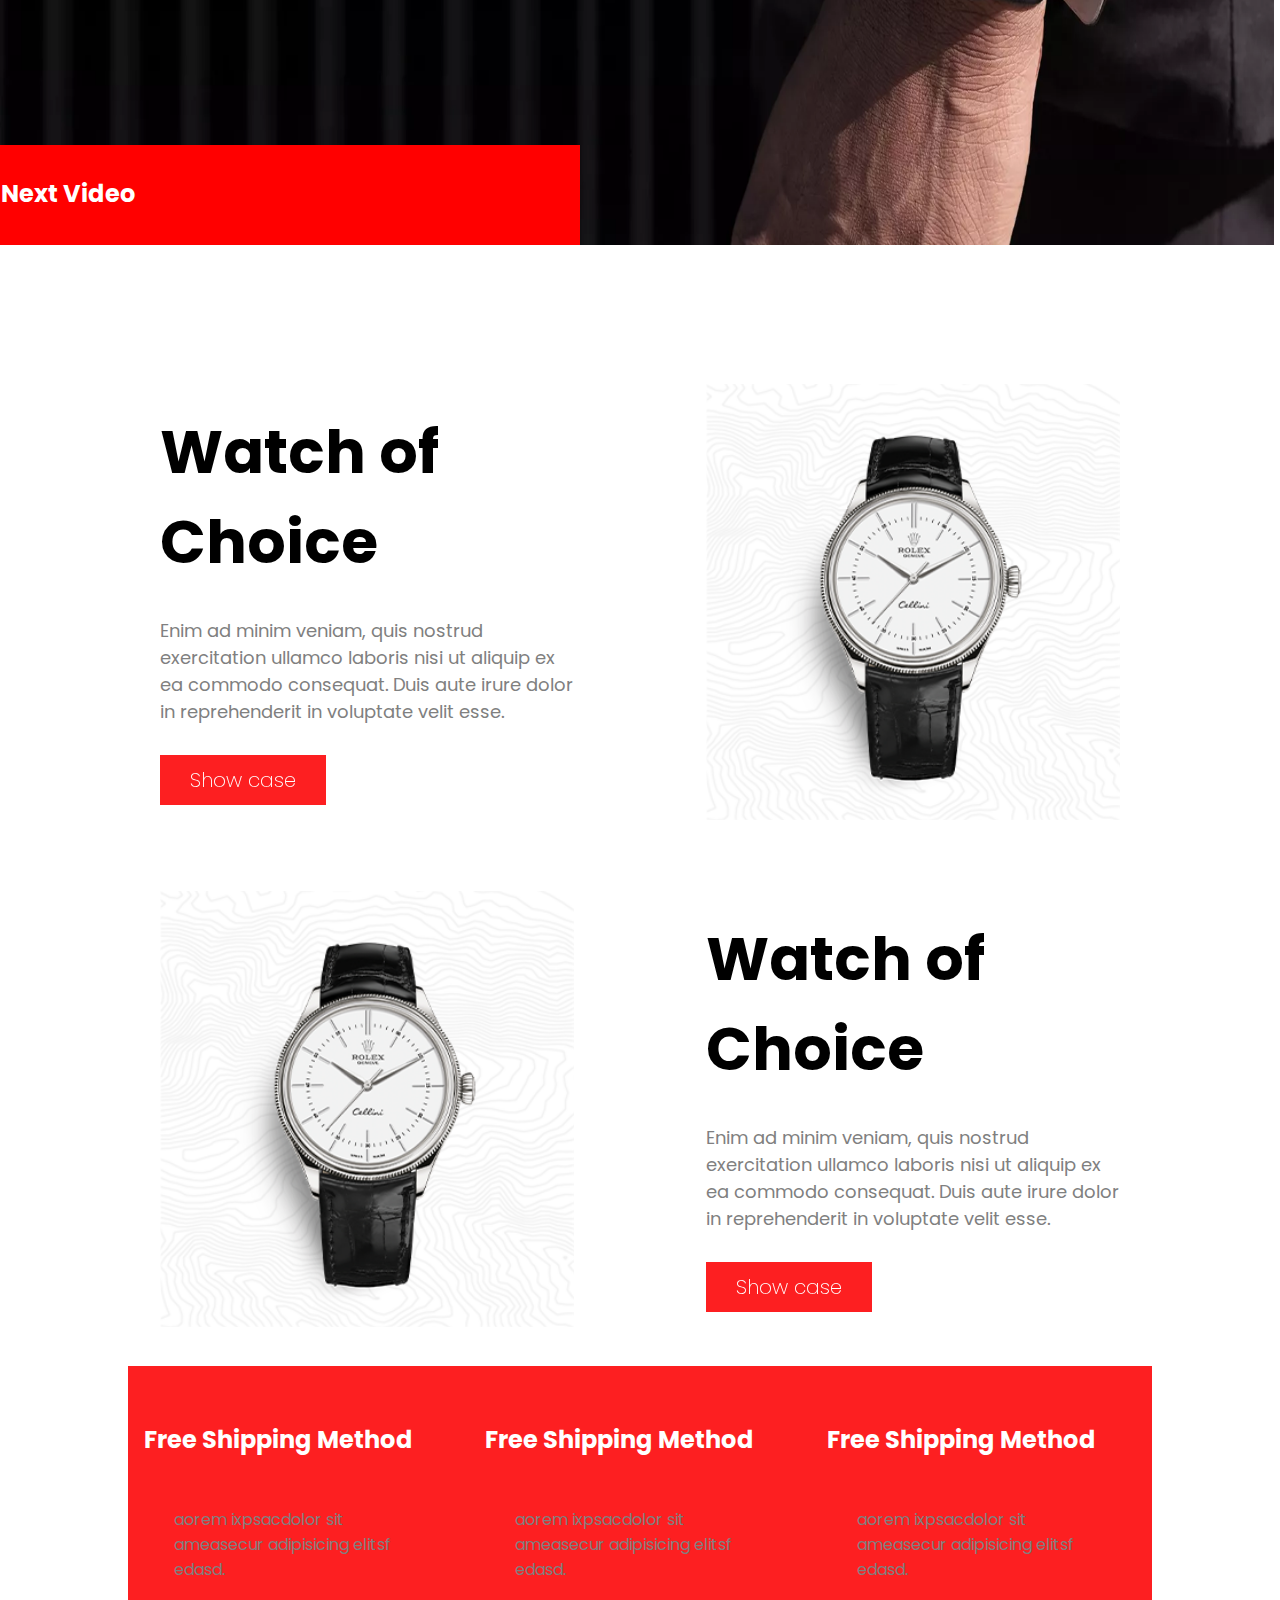
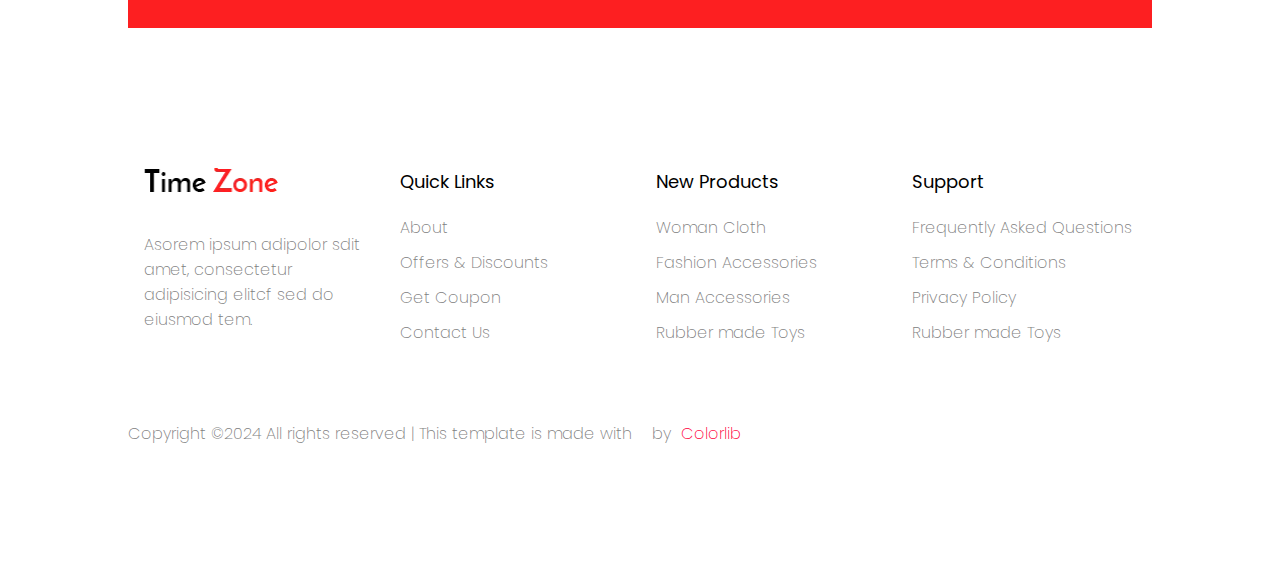
==== commit 5029eea3: "small details" ====
--- a/assets/html/header.html
+++ b/assets/html/header.html
@@ -102,18 +102,26 @@
                 <h1 class="text">New Arrivals</h1>
                 <div class="row">
                     <div class="col-4">
-                   
-                <img class="image" src="https://preview.colorlib.com/theme/timezone/assets/img/gallery/new_product1.png" alt="">
+                   <div class="imga">
+                       <img class="image" src="https://preview.colorlib.com/theme/timezone/assets/img/gallery/new_product1.png" alt="">
+
+                   </div>
                 <h1 class="texts"> Thermo Ball Etip Gloves</h1>
                 <h3 class="h3-text">$ 45,743</h3>
                     </div>
                     <div class="col-4">
-                        <img  class="image" src="https://preview.colorlib.com/theme/timezone/assets/img/gallery/new_product2.png" alt="">
+                        <div class="imga">
+                            <img  class="image" src="https://preview.colorlib.com/theme/timezone/assets/img/gallery/new_product2.png" alt="">
+
+                        </div>
                         <h1 class="texts" > Thermo Ball Etip Gloves</h1>
                         <h3 class="h3-text">$ 45,743</h3>
                             </div>
                             <div class="col-4">
-                                <img  class="image" src="https://preview.colorlib.com/theme/timezone/assets/img/gallery/new_product3.png" alt="">
+                                <div class="imga">
+                                    <img  class="image" src="https://preview.colorlib.com/theme/timezone/assets/img/gallery/new_product3.png" alt="">
+
+                                </div>
                                 <h1 class="texts"> Thermo Ball Etip Gloves</h1>
                                 <h3 class="h3-text">$ 45,743</h3>
                                     </div>
--- a/assets/css/xadicaa.css
+++ b/assets/css/xadicaa.css
@@ -216,7 +216,7 @@
 
   }
   .image{
-    transition: transform 0.3s ease;
+    transition: transform 0.5s ease;
     width: 70%;
   }
   .cont{
@@ -309,4 +309,23 @@
         font-size: 14px;
     }
 }
-  +  
+
+.imga{
+  overflow: hidden;
+}
+
+.imga img{
+  width: 100%;
+  object-fit: cover;
+}
+
+.col-4 .texts{
+  font-size: 25px;
+  text-align: center;
+  font-weight: 600;
+}
+
+.col-4 .h3-text{
+  font-weight: 400;
+}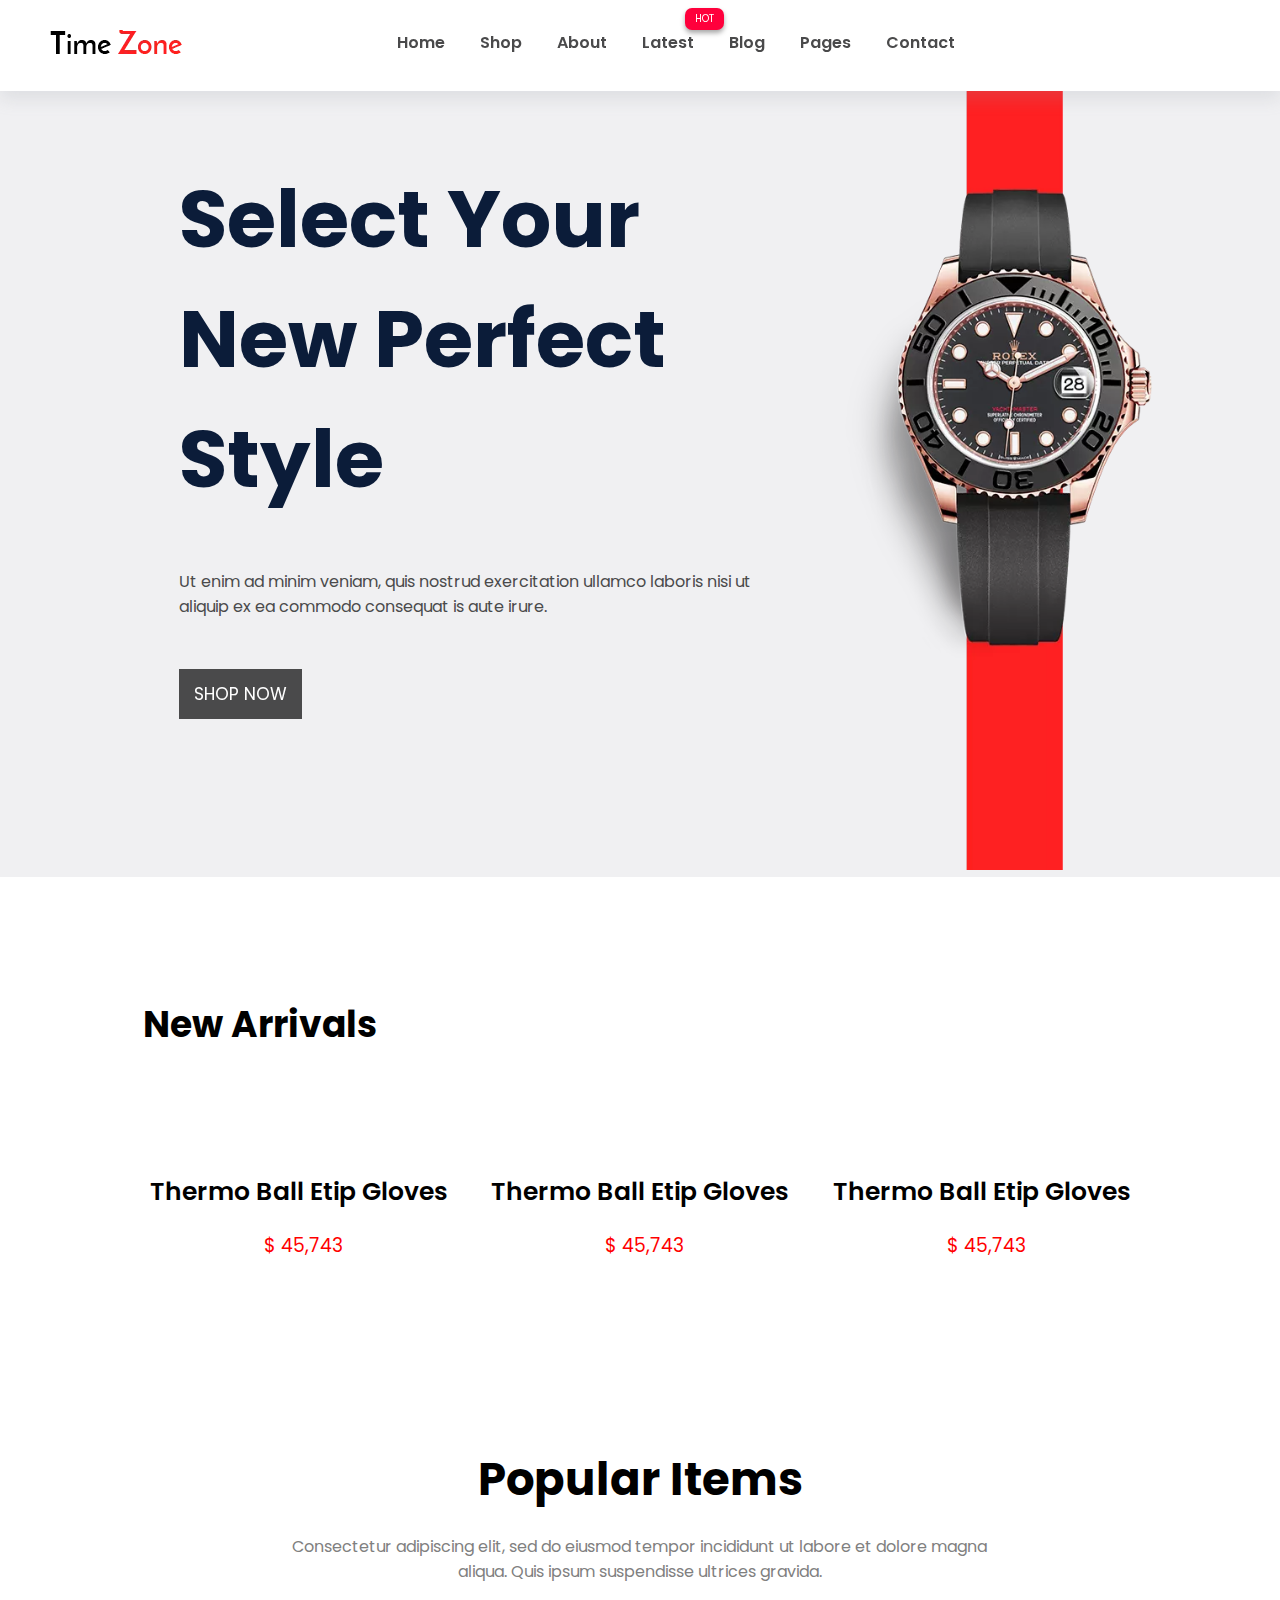
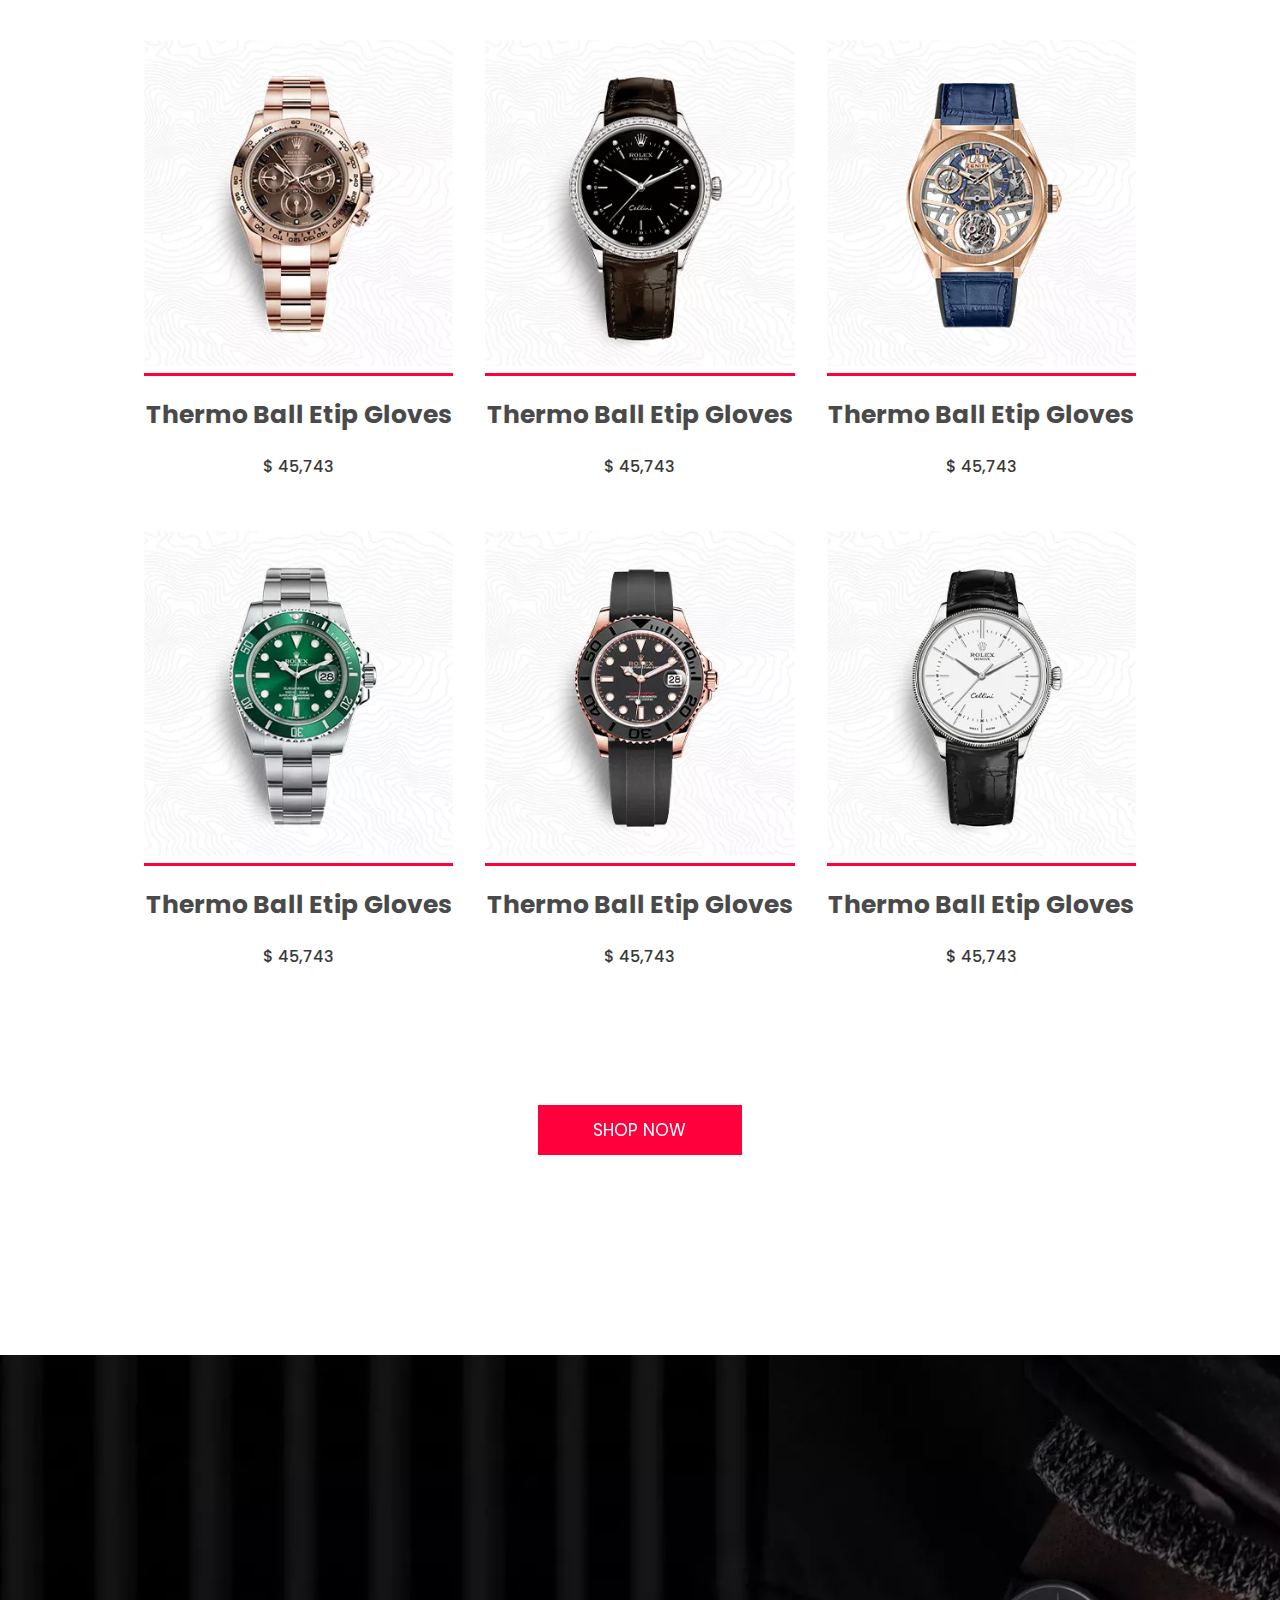
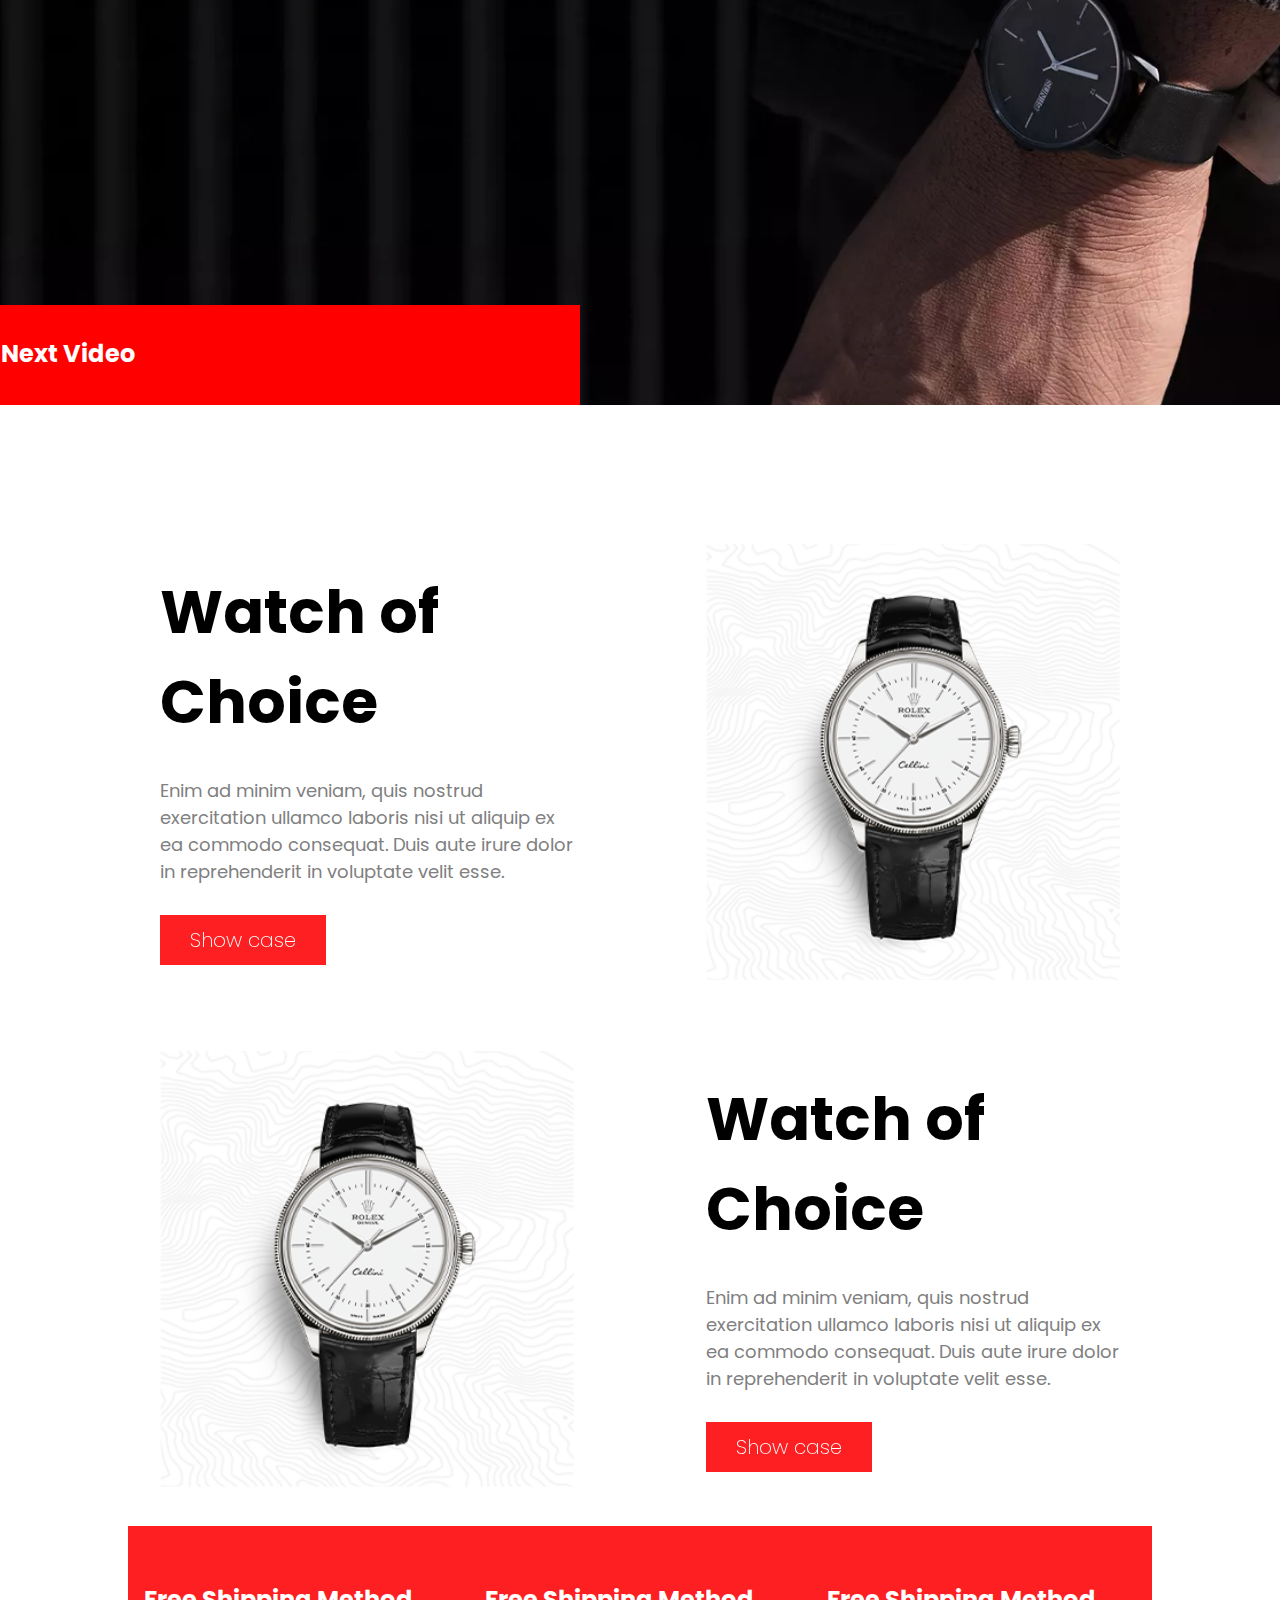
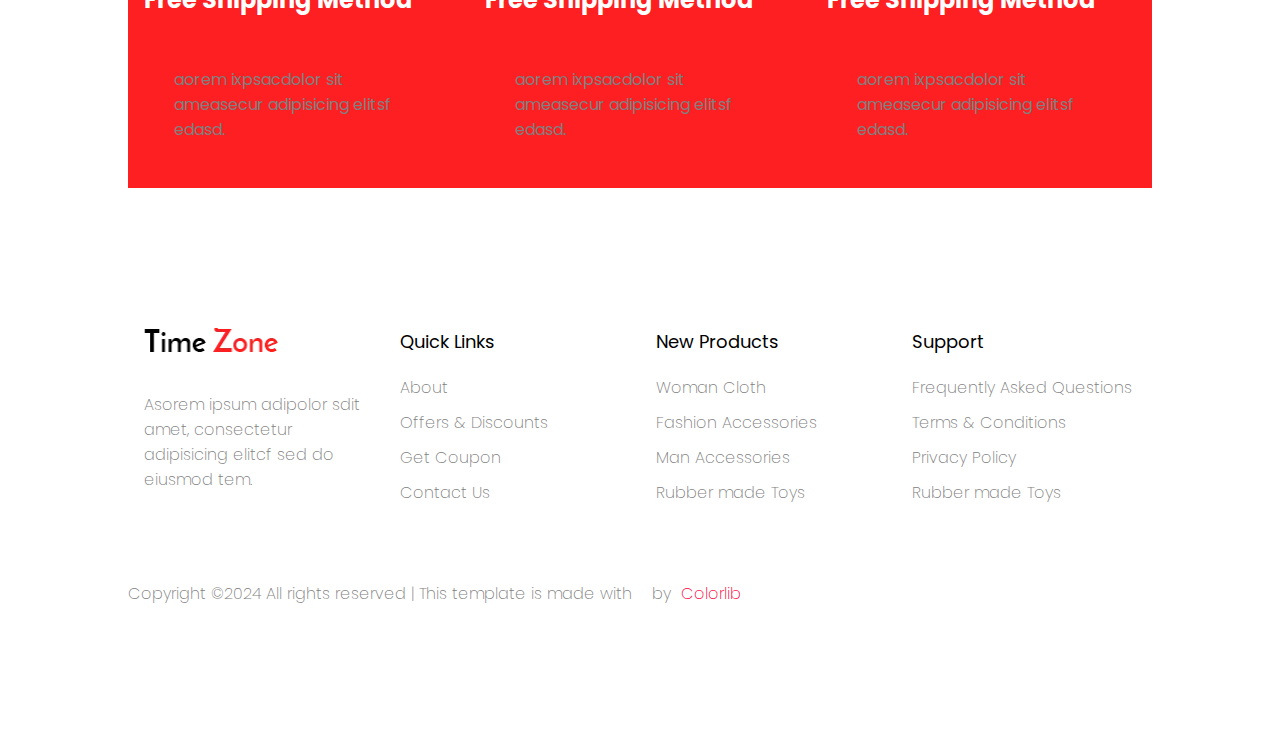
==== commit afc83cd9: "added" ====
--- a/assets/html/header.html
+++ b/assets/html/header.html
@@ -98,7 +98,7 @@
         </section>
 
         <div class="container">
-            <div class="cards">
+            <div class="cards arrive">
                 <h1 class="text">New Arrivals</h1>
                 <div class="row">
                     <div class="col-4">
@@ -228,7 +228,7 @@
         <div class="cont">
             <div class="about">
                 <img class="img-v" src="../images/sectin_bg1.png.webp" alt="">
-                 <a href="https://www.youtube.com/watch?v=KMc6DyEJp04"><i class="fa-solid fa-play"></i></a>   
+                 <a class="player" href="https://www.youtube.com/watch?v=KMc6DyEJp04"><i class="fa-solid fa-play"></i></a>   
                 
                 <div class="video">
                    <h2 class="h2-v">Next Video</h2>
--- a/assets/css/header.css
+++ b/assets/css/header.css
@@ -1,7 +1,7 @@
 nav{
     display: flex;
     justify-content: space-between;
-    padding: 3% 6%;
+    padding: 30px 50px;
     width: 100%;
     position: fixed;
     background-color: white;
@@ -45,6 +45,7 @@
     display: flex;
     gap: 35px
 }
+
 
 
 ul li a{
@@ -433,6 +434,12 @@
  footer li:hover{
     margin-left: 10px;
  }
+.arrive .text{
+    margin-top: 120px;
+    margin-bottom: 40px;
+
+}
+
 
  @media only screen and (max-width: 1024px) {
     nav ul{
@@ -447,10 +454,7 @@
 
  @media only screen and (max-width: 764px) {
  
-    .menu{
-    top: 50px;
-        
-    }
+   
     #watch{
         padding-top: 200px;
         padding-bottom: 40px;
--- a/assets/css/xadicaa.css
+++ b/assets/css/xadicaa.css
@@ -253,12 +253,16 @@
     font-size: 20px;
  
   }
+
+  .about .player{
+    position: absolute;
+    left: 50%;
+    bottom: 50%;
+  }
    .fa-solid.fa-play {
   background-color: transparent;
     font-size: 60px;
     position: absolute;
-    left: 660px;
-    bottom: 410px;
     z-index: 100;
   
     color: white;
@@ -328,4 +332,9 @@
 
 .col-4 .h3-text{
   font-weight: 400;
+}
+
+.about img{
+  width: 100%;
+  object-fit: cover;
 }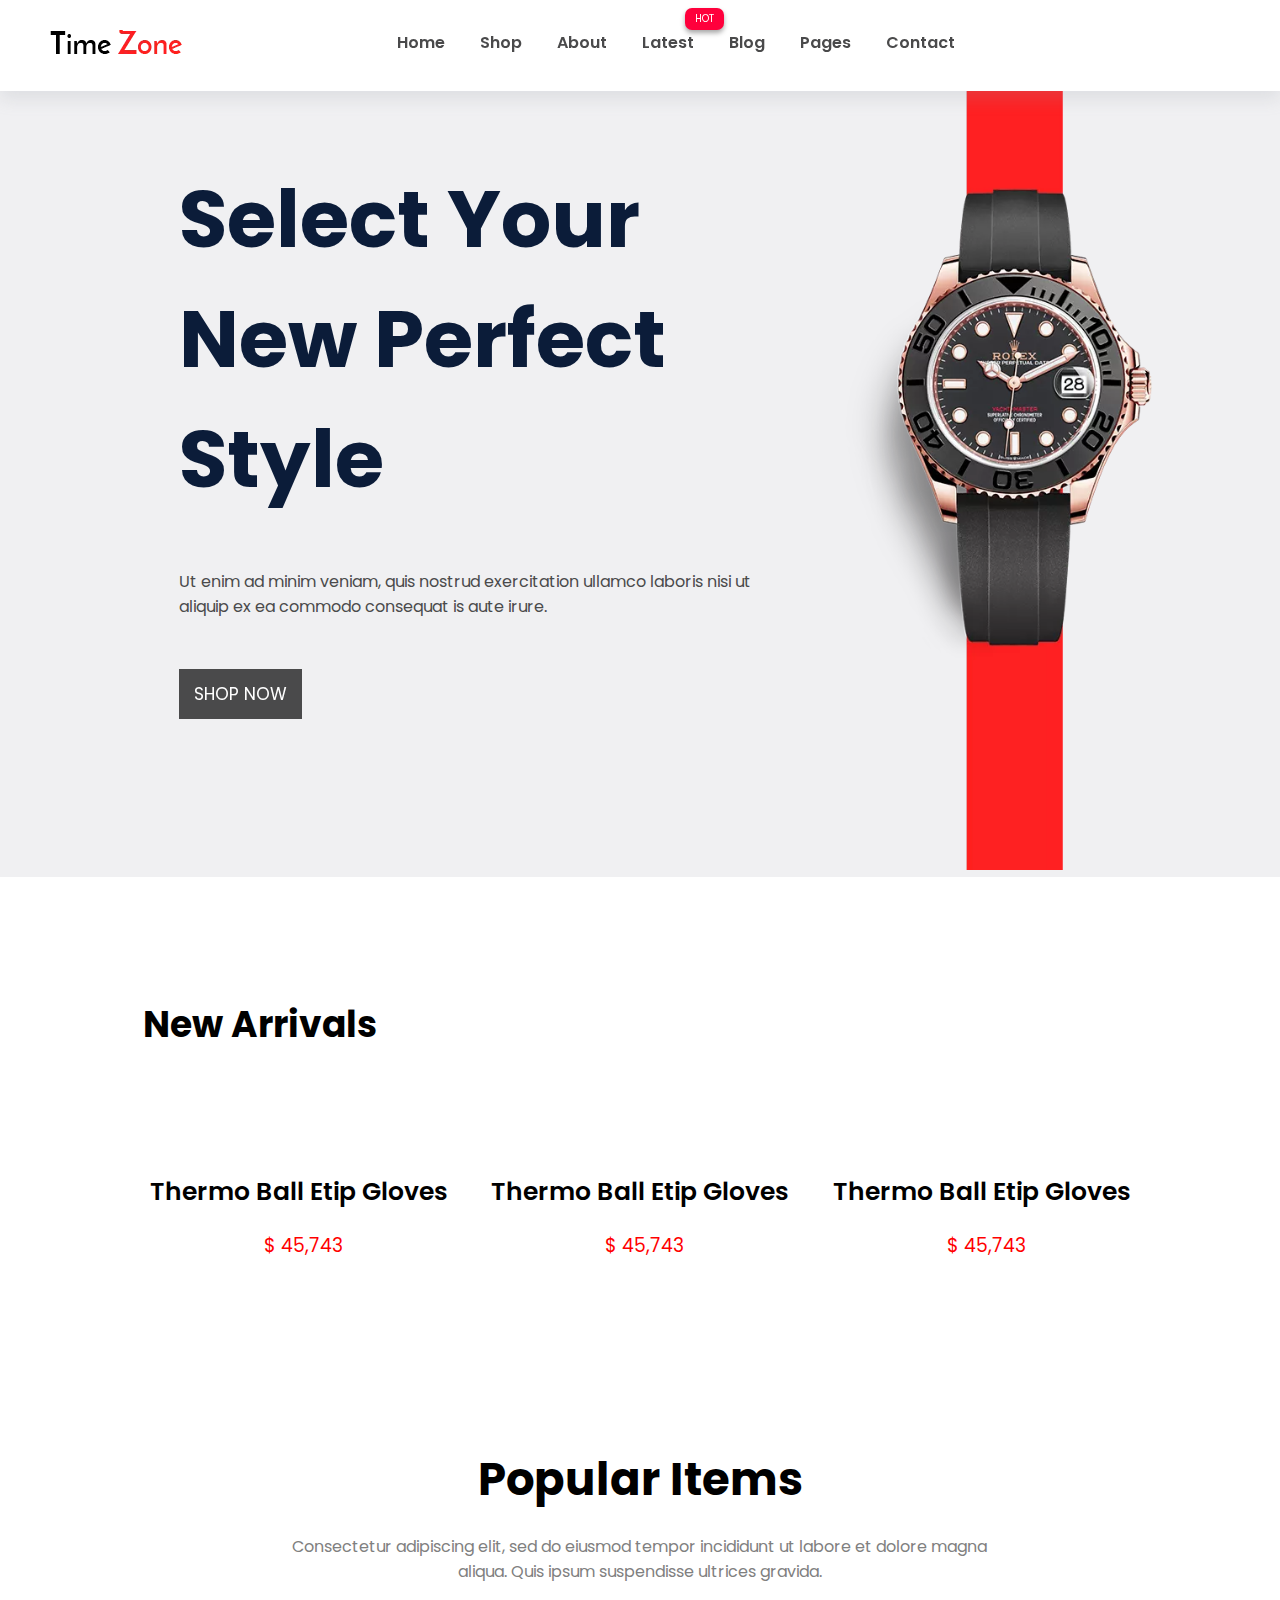
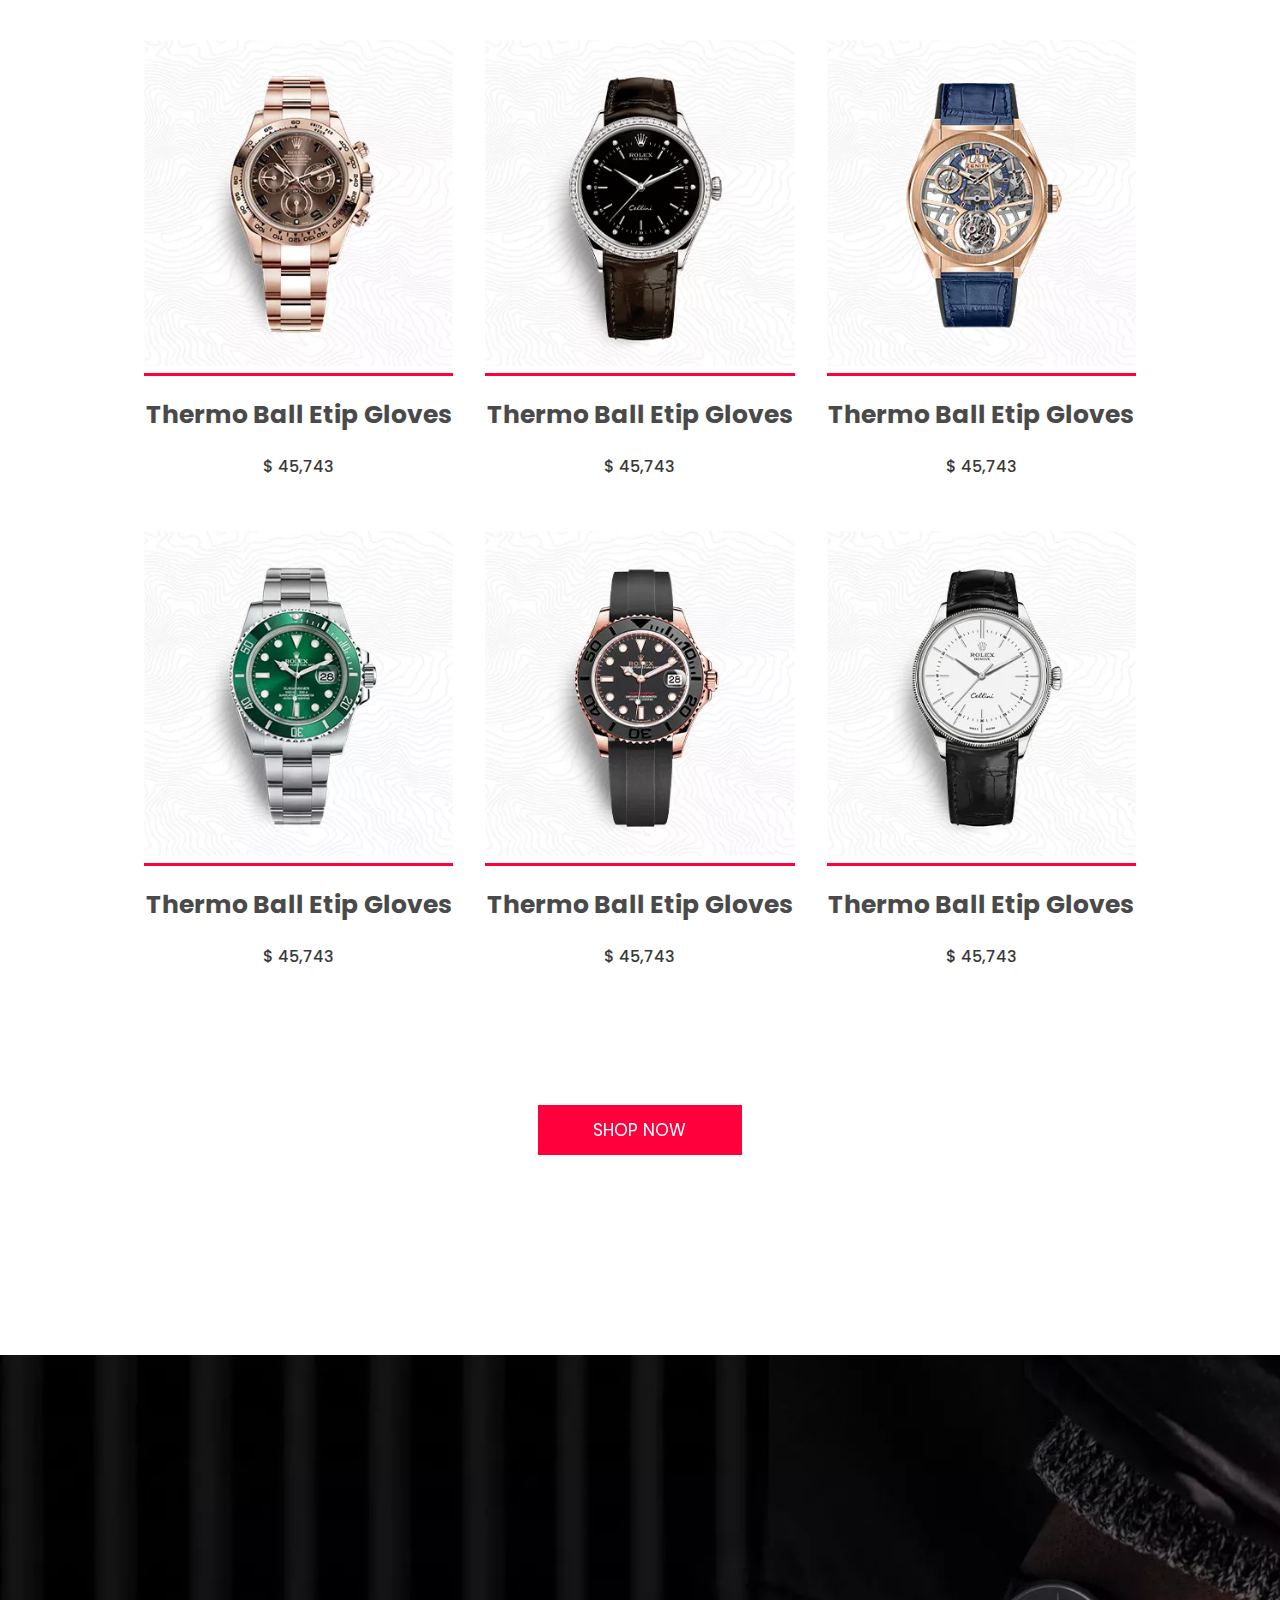
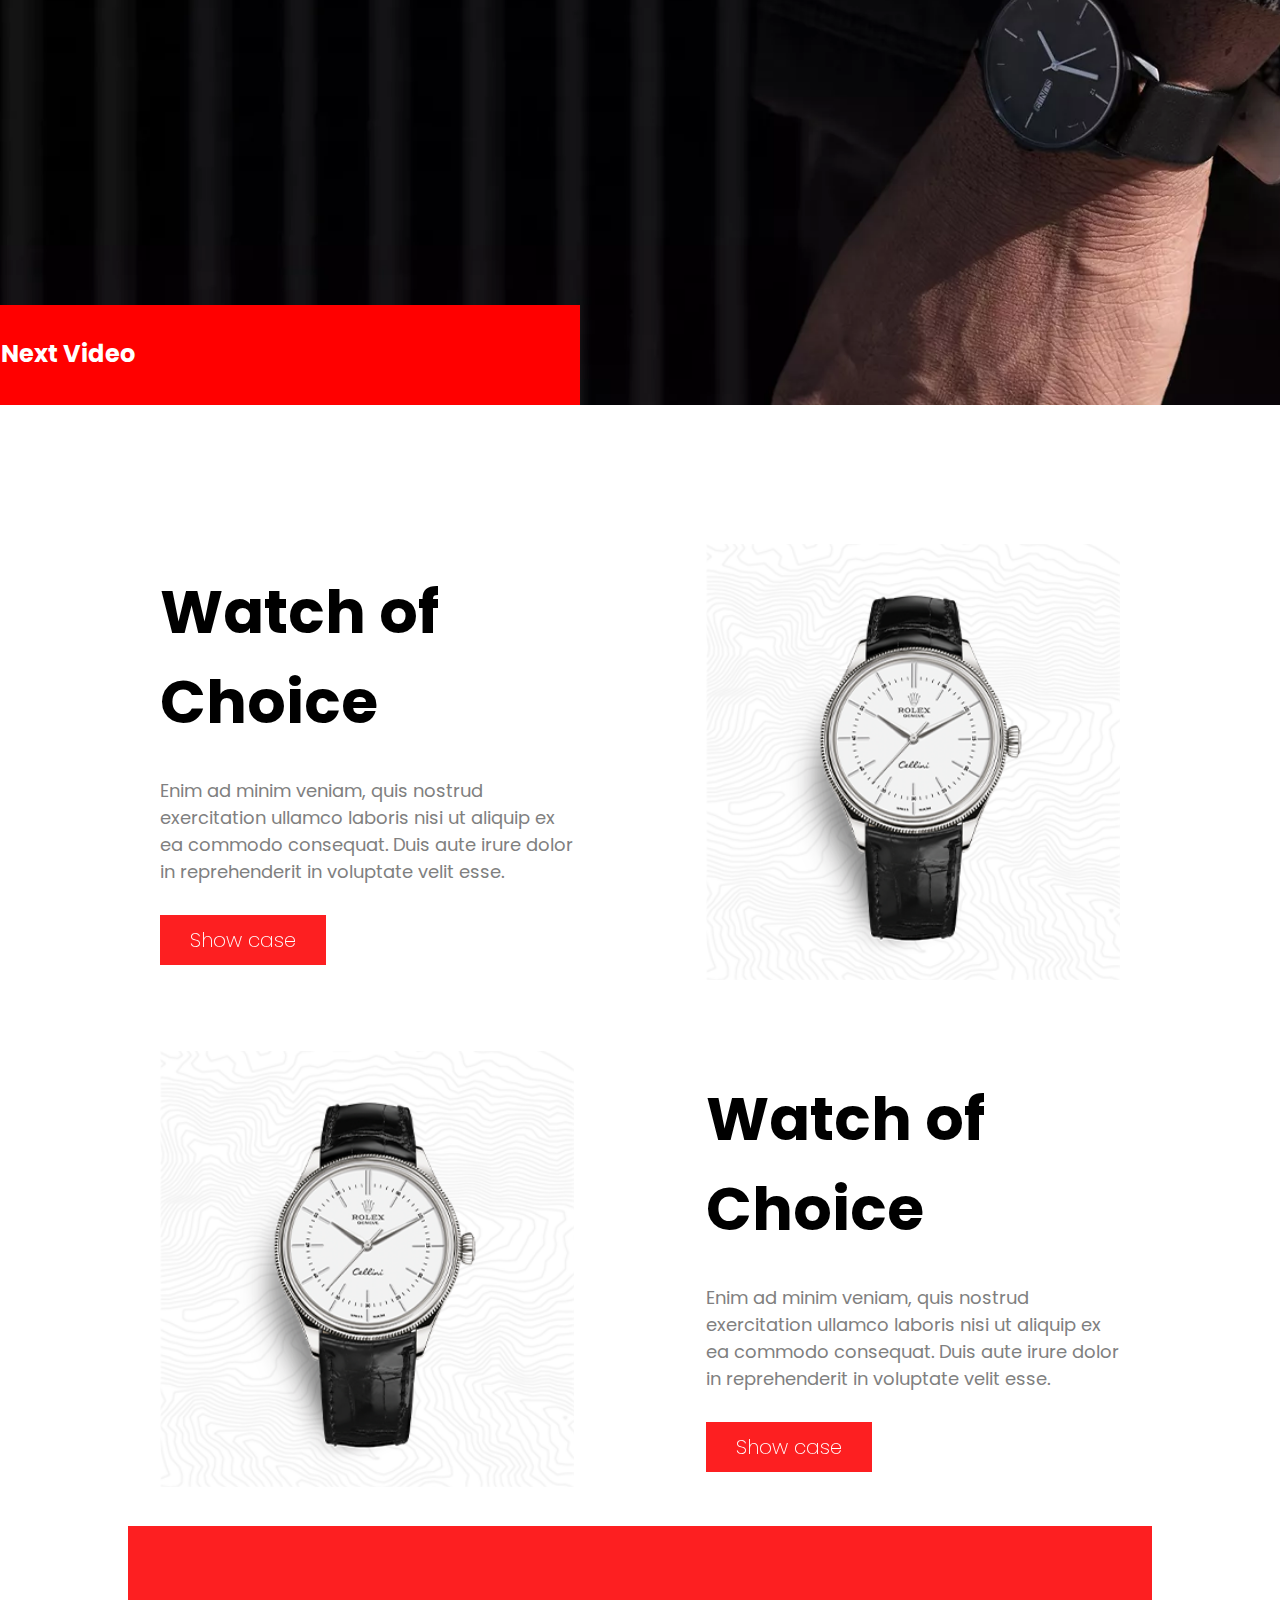
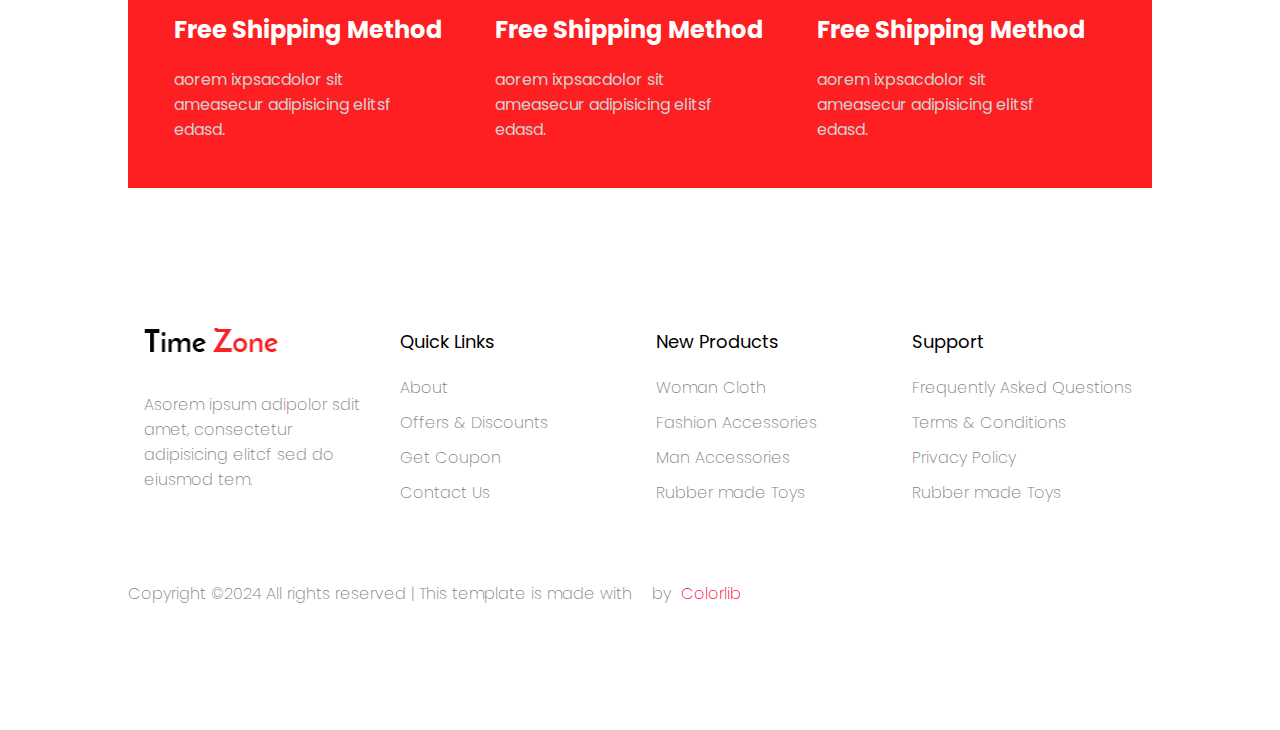
==== commit 64c8c146: "changed" ====
--- a/assets/html/header.html
+++ b/assets/html/header.html
@@ -290,12 +290,12 @@
                     <p>aorem ixpsacdolor sit ameasecur adipisicing elitsf edasd.</p>
                 </div>
                 <div class="kanan-card1 col-4">
-                    <i class="fa-solid fa-box"></i>
+                    <i class="fa-solid fa-lock"></i>
                     <h2>Free Shipping Method</h2>
                     <p>aorem ixpsacdolor sit ameasecur adipisicing elitsf edasd.</p>
                 </div>
                 <div class="kanan-card1 col-4">
-                    <i class="fa-solid fa-box"></i>
+                    <i class="fa-solid fa-clock-rotate-left"></i>
                     <h2>Free Shipping Method</h2>
                     <p>aorem ixpsacdolor sit ameasecur adipisicing elitsf edasd.</p>
                 </div>
--- a/assets/css/kanan.css
+++ b/assets/css/kanan.css
@@ -100,6 +100,7 @@
 
 .kanan-cards1{
     background-color: #fd1f21;
+    padding: 30px;
 }
 
 .kanan-card1{
@@ -110,11 +111,55 @@
 }
 
 .kanan-card1 p{
-    color: gray;
-    padding: 30px;
+    color: rgb(212, 209, 209);
+    width: 250px;
 }
 
 .kanan-card1 i{
     font-size: 40px;
     color: white;
-}+}
+
+
+@media only screen and (max-width: 1023px) {
+    .kanan-card1 p{
+ 
+        width: 100px;   
+    }
+
+    
+    .Watch .par{
+        width: 200px;
+    }
+    .Watch .par h1{
+        font-size: 30px;
+    }
+    .Watch .par p{
+        font-size: 14px;
+    }
+    .Watch .par button h3{
+        font-size: 12px;
+    }
+
+    .kanan-card1 i{
+        font-size: 30px;
+        color: white;
+    }
+
+    .kanan-card1 h2{
+        font-size: 18px;
+        color: white;
+    }
+
+    .kanan-card1 p{
+        font-size: 12px;
+    }
+
+
+    .all-class{
+        gap: 10px;
+        
+    }
+
+
+  }